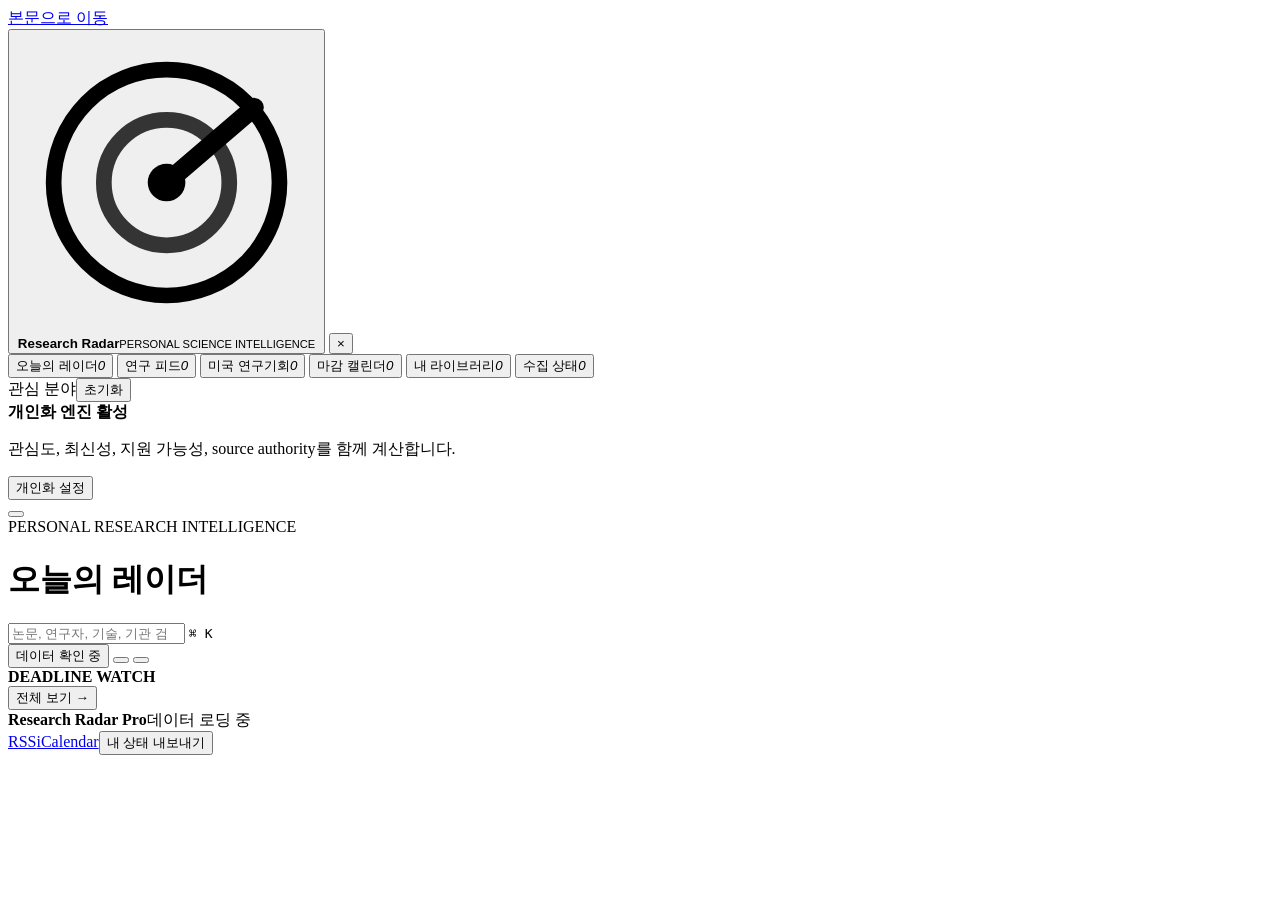
==== index.html @ 093b30bd "Add files via upload" ====
<!doctype html>
<html lang="ko" data-theme="light">
<head>
  <meta charset="utf-8">
  <meta name="viewport" content="width=device-width, initial-scale=1, viewport-fit=cover">
  <meta name="description" content="3D genome, epigenetics, IVG, single-molecule imaging, 미국 연구기회를 위한 개인화 연구정보 포털">
  <meta name="theme-color" content="#0b6757">
  <meta name="color-scheme" content="light dark">
  <title>Research Radar Pro</title>
  <link rel="manifest" href="manifest.webmanifest">
  <link rel="icon" type="image/png" sizes="192x192" href="assets/icons/icon-192.png">
  <link rel="apple-touch-icon" href="assets/icons/icon-192.png">
  <link rel="stylesheet" href="assets/css/app.css">
  <script defer src="assets/js/fallback-data.js"></script>
  <script defer src="assets/js/scoring.js"></script>
  <script defer src="assets/js/storage.js"></script>
  <script defer src="assets/js/app.js"></script>
</head>
<body>
  <a class="skip-link" href="#mainContent">본문으로 이동</a>
  <noscript>
    <div class="noscript">Research Radar는 JavaScript가 필요합니다. 브라우저에서 JavaScript를 활성화하십시오.</div>
  </noscript>

  <div class="app-shell" id="appShell">
    <aside class="sidebar" id="sidebar" aria-label="주 메뉴">
      <div class="brand-row">
        <button class="brand" type="button" data-route="home" aria-label="Research Radar 홈">
          <span class="brand-mark" aria-hidden="true">
            <svg viewBox="0 0 48 48" role="img"><circle cx="24" cy="24" r="18" fill="none" stroke="currentColor" stroke-width="2.5"/><circle cx="24" cy="24" r="10" fill="none" stroke="currentColor" stroke-width="2.5" opacity=".78"/><path d="M24 24 38 12" stroke="currentColor" stroke-width="3" stroke-linecap="round"/><circle cx="24" cy="24" r="3" fill="currentColor"/></svg>
          </span>
          <span class="brand-copy"><strong>Research Radar</strong><small>PERSONAL SCIENCE INTELLIGENCE</small></span>
        </button>
        <button class="sidebar-close icon-button" id="sidebarClose" type="button" aria-label="메뉴 닫기">×</button>
      </div>

      <nav class="primary-nav" id="primaryNav">
        <button type="button" class="nav-item is-active" data-route="home"><span data-icon="home"></span><span>오늘의 레이더</span><em id="navTodayCount">0</em></button>
        <button type="button" class="nav-item" data-route="research"><span data-icon="flask"></span><span>연구 피드</span><em id="navResearchCount">0</em></button>
        <button type="button" class="nav-item" data-route="opportunities"><span data-icon="plane"></span><span>미국 연구기회</span><em id="navOpportunityCount">0</em></button>
        <button type="button" class="nav-item" data-route="deadlines"><span data-icon="calendar"></span><span>마감 캘린더</span><em id="navDeadlineCount">0</em></button>
        <button type="button" class="nav-item" data-route="library"><span data-icon="bookmark"></span><span>내 라이브러리</span><em id="navSavedCount">0</em></button>
        <button type="button" class="nav-item" data-route="sources"><span data-icon="pulse"></span><span>수집 상태</span><em id="navHealthCount">0</em></button>
      </nav>

      <section class="sidebar-section" aria-labelledby="topicHeading">
        <div class="sidebar-heading"><span id="topicHeading">관심 분야</span><button id="resetTopicFilter" type="button">초기화</button></div>
        <div class="topic-list" id="sidebarTopics"></div>
      </section>

      <section class="profile-card" id="profileCard">
        <div class="profile-card-top"><span class="status-dot"></span><strong>개인화 엔진 활성</strong></div>
        <p>관심도, 최신성, 지원 가능성, source authority를 함께 계산합니다.</p>
        <button type="button" id="openSettings"><span data-icon="sliders"></span> 개인화 설정</button>
      </section>
    </aside>

    <div class="sidebar-scrim" id="sidebarScrim" hidden></div>

    <main class="main" id="mainContent" tabindex="-1">
      <header class="topbar">
        <button class="mobile-menu icon-button" id="mobileMenu" type="button" aria-label="메뉴 열기"><span data-icon="menu"></span></button>
        <div class="page-heading">
          <div class="eyebrow" id="pageEyebrow">PERSONAL RESEARCH INTELLIGENCE</div>
          <h1 id="pageTitle">오늘의 레이더</h1>
        </div>
        <label class="global-search" for="searchInput">
          <span data-icon="search"></span>
          <input id="searchInput" type="search" autocomplete="off" placeholder="논문, 연구자, 기술, 기관 검색  /">
          <kbd>⌘ K</kbd>
        </label>
        <div class="top-actions">
          <button class="sync-pill" id="syncStatus" type="button" title="데이터 수집 상태 보기"><span class="status-dot"></span><span id="syncText">데이터 확인 중</span></button>
          <button class="icon-button" id="notificationButton" type="button" aria-label="마감 알림 설정"><span data-icon="bell"></span></button>
          <button class="icon-button" id="themeButton" type="button" aria-label="테마 전환"><span data-icon="moon"></span></button>
        </div>
      </header>

      <div class="ticker" id="ticker" aria-label="마감 임박 알림">
        <strong>DEADLINE WATCH</strong>
        <div class="ticker-track" id="tickerTrack"></div>
        <button type="button" data-route="deadlines">전체 보기 <span aria-hidden="true">→</span></button>
      </div>

      <div class="content" id="viewRoot" aria-live="polite"></div>

      <footer class="site-footer">
        <div><strong>Research Radar Pro</strong><span id="footerMeta">데이터 로딩 중</span></div>
        <div class="footer-links"><a href="feed.xml">RSS</a><a href="data/deadlines.ics">iCalendar</a><button type="button" id="exportStateFooter">내 상태 내보내기</button></div>
      </footer>
    </main>
  </div>

  <div class="drawer-backdrop" id="drawerBackdrop" hidden>
    <aside class="detail-drawer" id="detailDrawer" role="dialog" aria-modal="true" aria-labelledby="drawerTitle">
      <button class="drawer-close icon-button" id="drawerClose" type="button" aria-label="상세 패널 닫기">×</button>
      <div id="drawerContent"></div>
    </aside>
  </div>

  <dialog class="settings-dialog" id="settingsDialog">
    <form method="dialog" class="settings-shell" id="settingsForm">
      <header><div><span class="eyebrow">PERSONALIZATION</span><h2>개인화 설정</h2><p>점수 계산은 브라우저에서 즉시 다시 수행됩니다.</p></div><button class="icon-button" value="cancel" aria-label="설정 닫기">×</button></header>
      <div class="settings-body">
        <section>
          <h3>관심 분야 가중치</h3>
          <p class="section-note">0은 숨김이 아니라 낮은 우선순위입니다. Topic filter는 별도로 적용됩니다.</p>
          <div class="weight-grid" id="weightControls"></div>
        </section>
        <section>
          <h3>기회 필터</h3>
          <label class="toggle-row"><span><strong>International eligibility 우선</strong><small>국제 지원 가능성이 확인된 기회를 가산</small></span><input type="checkbox" id="prefInternational"><i></i></label>
          <label class="toggle-row"><span><strong>Visa/J-1 support 우선</strong><small>visa 지원이 명시된 공고를 가산</small></span><input type="checkbox" id="prefVisa"><i></i></label>
          <label class="toggle-row"><span><strong>Open Access 우선</strong><small>즉시 읽을 수 있는 논문을 소폭 가산</small></span><input type="checkbox" id="prefOA"><i></i></label>
        </section>
        <section>
          <h3>Deadline window</h3>
          <label class="number-field"><span>마감 감시 범위</span><input type="number" id="prefDeadlineDays" min="14" max="365" step="7"><b>일</b></label>
        </section>
      </div>
      <footer><button type="button" class="button ghost" id="resetProfile">기본값 복원</button><button type="submit" class="button primary" value="save">저장하고 재계산</button></footer>
    </form>
  </dialog>

  <dialog class="command-dialog" id="commandDialog">
    <form method="dialog" class="command-shell">
      <label><span data-icon="search"></span><input id="commandInput" placeholder="메뉴 또는 항목 검색"></label>
      <div id="commandResults"></div>
      <footer><span>↑↓ 이동</span><span>Enter 선택</span><span>Esc 닫기</span></footer>
    </form>
  </dialog>

  <div class="toast-region" id="toastRegion" aria-live="polite" aria-atomic="true"></div>

  <template id="loadingTemplate">
    <div class="loading-grid"><div></div><div></div><div></div><div></div></div>
  </template>
</body>
</html>
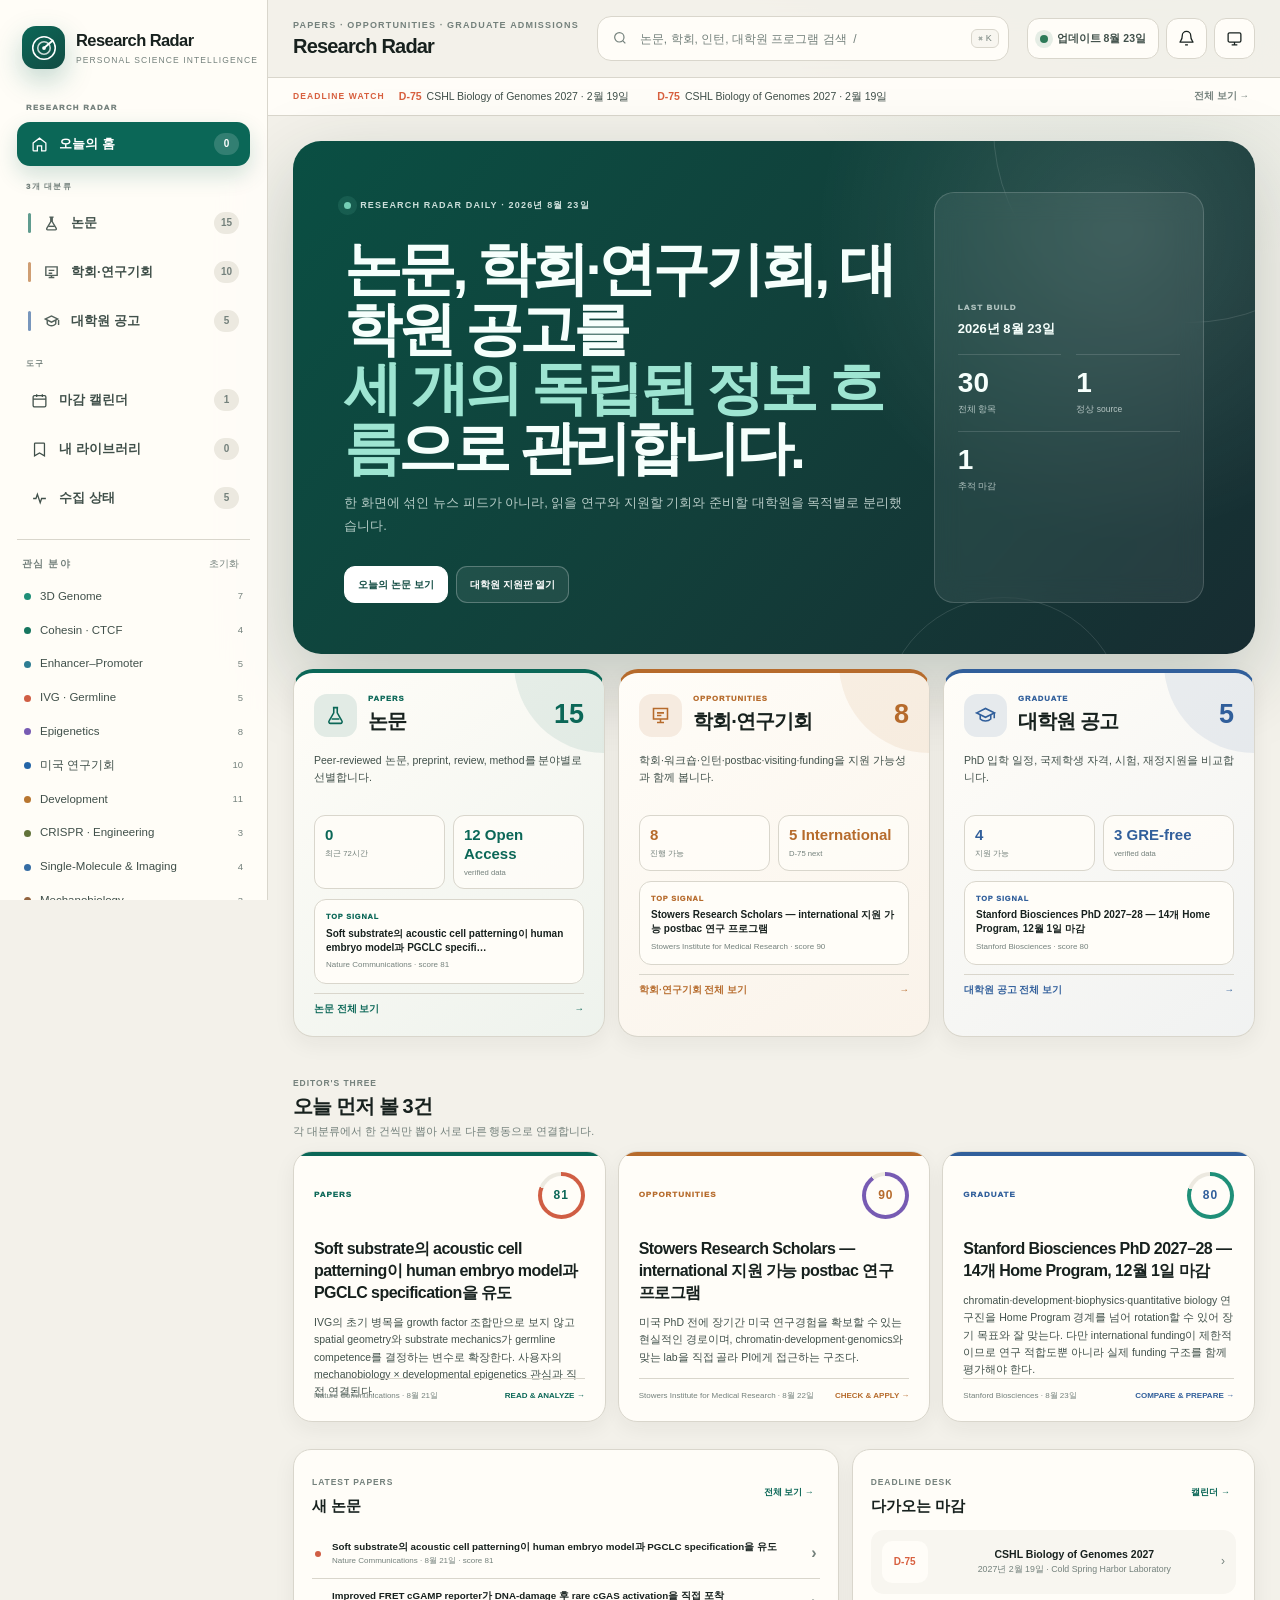
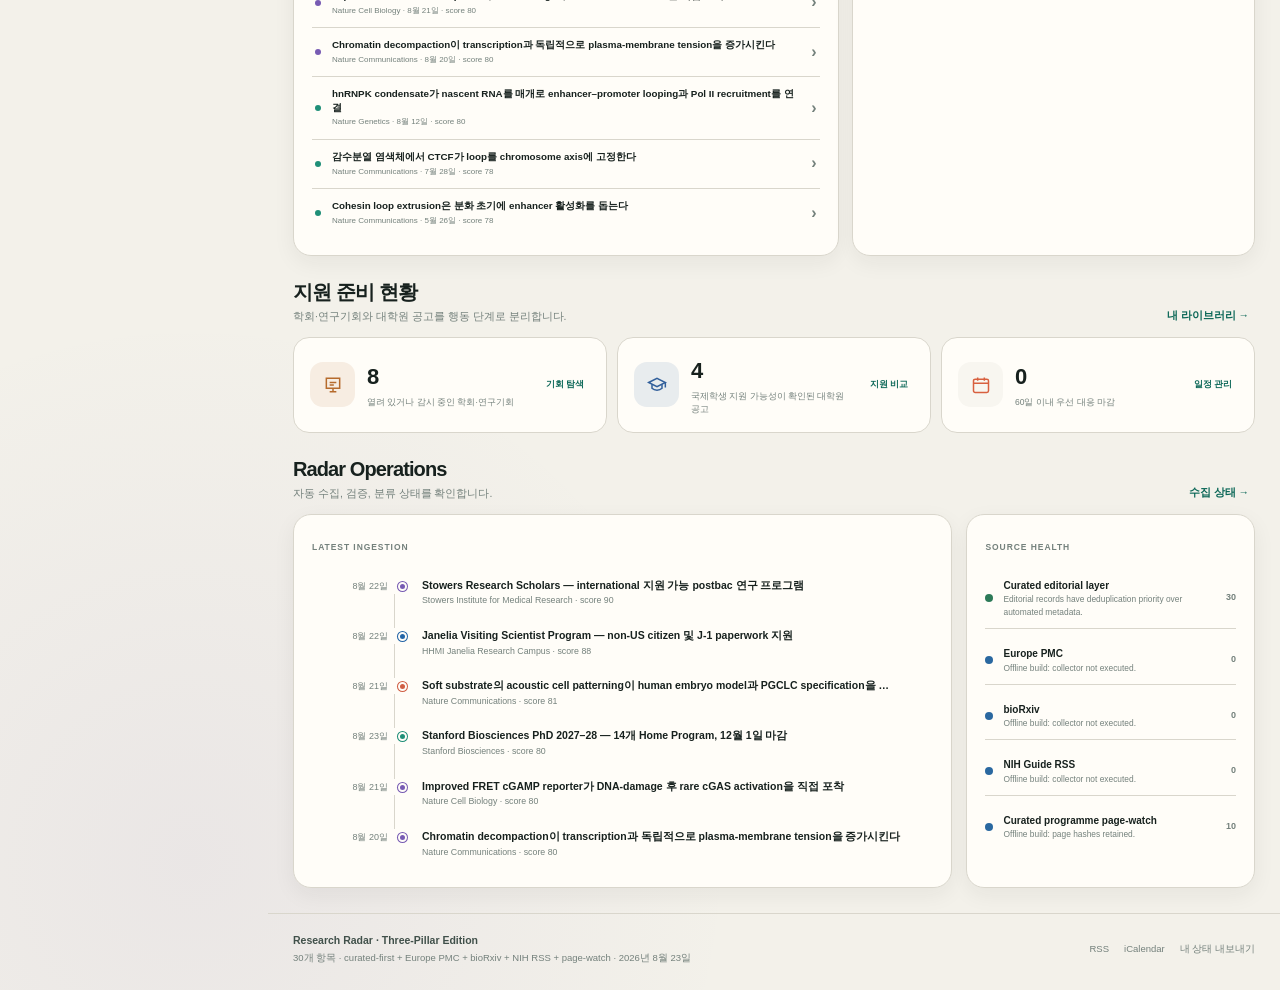
==== commit c43d22bd: "Add files via upload" ====
--- a/index.html
+++ b/index.html
@@ -3,10 +3,10 @@
 <head>
   <meta charset="utf-8">
   <meta name="viewport" content="width=device-width, initial-scale=1, viewport-fit=cover">
-  <meta name="description" content="3D genome, epigenetics, IVG, single-molecule imaging, 미국 연구기회를 위한 개인화 연구정보 포털">
+  <meta name="description" content="논문, 학회·연구기회, 대학원 공고를 3개 대분류로 정리하는 개인화 생명과학 연구정보 포털">
   <meta name="theme-color" content="#0b6757">
   <meta name="color-scheme" content="light dark">
-  <title>Research Radar Pro</title>
+  <title>Research Radar — Papers · Opportunities · Graduate</title>
   <link rel="manifest" href="manifest.webmanifest">
   <link rel="icon" type="image/png" sizes="192x192" href="assets/icons/icon-192.png">
   <link rel="apple-touch-icon" href="assets/icons/icon-192.png">
@@ -35,9 +35,13 @@
       </div>
 
       <nav class="primary-nav" id="primaryNav">
-        <button type="button" class="nav-item is-active" data-route="home"><span data-icon="home"></span><span>오늘의 레이더</span><em id="navTodayCount">0</em></button>
-        <button type="button" class="nav-item" data-route="research"><span data-icon="flask"></span><span>연구 피드</span><em id="navResearchCount">0</em></button>
-        <button type="button" class="nav-item" data-route="opportunities"><span data-icon="plane"></span><span>미국 연구기회</span><em id="navOpportunityCount">0</em></button>
+        <div class="nav-group-label">RESEARCH RADAR</div>
+        <button type="button" class="nav-item is-active" data-route="home"><span data-icon="home"></span><span>오늘의 홈</span><em id="navTodayCount">0</em></button>
+        <div class="nav-group-label">3개 대분류</div>
+        <button type="button" class="nav-item nav-pillar papers" data-route="papers"><span data-icon="flask"></span><span>논문</span><em id="navPapersCount">0</em></button>
+        <button type="button" class="nav-item nav-pillar opportunities" data-route="opportunities"><span data-icon="conference"></span><span>학회·연구기회</span><em id="navOpportunityCount">0</em></button>
+        <button type="button" class="nav-item nav-pillar graduate" data-route="graduate"><span data-icon="cap"></span><span>대학원 공고</span><em id="navGraduateCount">0</em></button>
+        <div class="nav-group-label">도구</div>
         <button type="button" class="nav-item" data-route="deadlines"><span data-icon="calendar"></span><span>마감 캘린더</span><em id="navDeadlineCount">0</em></button>
         <button type="button" class="nav-item" data-route="library"><span data-icon="bookmark"></span><span>내 라이브러리</span><em id="navSavedCount">0</em></button>
         <button type="button" class="nav-item" data-route="sources"><span data-icon="pulse"></span><span>수집 상태</span><em id="navHealthCount">0</em></button>
@@ -66,7 +70,7 @@
         </div>
         <label class="global-search" for="searchInput">
           <span data-icon="search"></span>
-          <input id="searchInput" type="search" autocomplete="off" placeholder="논문, 연구자, 기술, 기관 검색  /">
+          <input id="searchInput" type="search" autocomplete="off" placeholder="논문, 학회, 인턴, 대학원 프로그램 검색  /">
           <kbd>⌘ K</kbd>
         </label>
         <div class="top-actions">
@@ -76,7 +80,7 @@
         </div>
       </header>
 
-      <div class="ticker" id="ticker" aria-label="마감 임박 알림">
+      <div class="ticker" id="ticker" aria-label="논문·기회·대학원 마감 알림">
         <strong>DEADLINE WATCH</strong>
         <div class="ticker-track" id="tickerTrack"></div>
         <button type="button" data-route="deadlines">전체 보기 <span aria-hidden="true">→</span></button>
@@ -85,7 +89,7 @@
       <div class="content" id="viewRoot" aria-live="polite"></div>
 
       <footer class="site-footer">
-        <div><strong>Research Radar Pro</strong><span id="footerMeta">데이터 로딩 중</span></div>
+        <div><strong>Research Radar · Three-Pillar Edition</strong><span id="footerMeta">데이터 로딩 중</span></div>
         <div class="footer-links"><a href="feed.xml">RSS</a><a href="data/deadlines.ics">iCalendar</a><button type="button" id="exportStateFooter">내 상태 내보내기</button></div>
       </footer>
     </main>
--- a/assets/css/app.css
+++ b/assets/css/app.css
@@ -0,0 +1,929 @@
+:root {
+  --bg: #f3f1ea;
+  --bg-soft: #ebe8df;
+  --panel: #fffdf8;
+  --panel-2: #f8f6f0;
+  --panel-3: #ece9e0;
+  --ink: #17211e;
+  --ink-2: #40504a;
+  --muted: #74817c;
+  --line: #d9d6cc;
+  --line-strong: #c8c4b8;
+  --brand: #0b6757;
+  --brand-2: #124c43;
+  --brand-soft: #dceee8;
+  --accent: #d8603f;
+  --accent-soft: #f7e2dc;
+  --warning: #a8791d;
+  --warning-soft: #f5ead0;
+  --blue: #2a68a0;
+  --blue-soft: #dde9f5;
+  --violet: #7256a8;
+  --violet-soft: #ece6f6;
+  --success: #2c7a58;
+  --danger: #b34747;
+  --shadow-sm: 0 7px 22px rgba(27, 39, 34, .06);
+  --shadow: 0 18px 60px rgba(27, 39, 34, .10);
+  --radius-sm: 11px;
+  --radius: 18px;
+  --radius-lg: 26px;
+  --sidebar: 268px;
+  --topbar: 78px;
+  --transition: 170ms cubic-bezier(.2, .8, .2, 1);
+  color-scheme: light;
+}
+
+html[data-theme="dark"] {
+  --bg: #0e1512;
+  --bg-soft: #141e19;
+  --panel: #17211c;
+  --panel-2: #1d2923;
+  --panel-3: #233129;
+  --ink: #eff5f2;
+  --ink-2: #c6d2cd;
+  --muted: #94a49d;
+  --line: #304139;
+  --line-strong: #40534a;
+  --brand: #6ad2b7;
+  --brand-2: #9ee5d2;
+  --brand-soft: #1d3a32;
+  --accent: #ff8b68;
+  --accent-soft: #432a22;
+  --warning: #e8c36a;
+  --warning-soft: #3d3421;
+  --blue: #7eb5e5;
+  --blue-soft: #20374b;
+  --violet: #c1a6ea;
+  --violet-soft: #352b49;
+  --success: #73d2a2;
+  --danger: #ff9696;
+  --shadow-sm: 0 8px 24px rgba(0, 0, 0, .18);
+  --shadow: 0 20px 68px rgba(0, 0, 0, .30);
+  color-scheme: dark;
+}
+
+* { box-sizing: border-box; }
+html { scroll-behavior: smooth; }
+body {
+  margin: 0;
+  min-width: 320px;
+  min-height: 100vh;
+  background:
+    radial-gradient(circle at 90% -8%, color-mix(in srgb, var(--brand) 12%, transparent), transparent 30rem),
+    radial-gradient(circle at 15% 95%, color-mix(in srgb, var(--violet) 7%, transparent), transparent 34rem),
+    var(--bg);
+  color: var(--ink);
+  font-family: Inter, Pretendard, "Noto Sans KR", "Apple SD Gothic Neo", -apple-system, BlinkMacSystemFont, "Segoe UI", sans-serif;
+  line-height: 1.55;
+  text-rendering: optimizeLegibility;
+  -webkit-font-smoothing: antialiased;
+}
+button, input, select, textarea { font: inherit; }
+button { color: inherit; }
+a { color: inherit; }
+svg { width: 1em; height: 1em; display: block; }
+::selection { background: color-mix(in srgb, var(--brand) 24%, transparent); }
+
+.skip-link {
+  position: fixed; left: 12px; top: 12px; z-index: 999;
+  transform: translateY(-150%); padding: 10px 14px; border-radius: 9px;
+  background: var(--brand); color: #fff; text-decoration: none; font-weight: 800;
+}
+.skip-link:focus { transform: none; }
+.noscript { margin: 18px; padding: 14px 18px; border: 1px solid var(--danger); border-radius: 12px; }
+
+.app-shell { min-height: 100vh; }
+.sidebar {
+  position: fixed; inset: 0 auto 0 0; z-index: 60;
+  width: var(--sidebar); padding: 22px 17px 18px;
+  display: flex; flex-direction: column; gap: 19px;
+  background: color-mix(in srgb, var(--panel) 94%, transparent);
+  border-right: 1px solid var(--line);
+  backdrop-filter: blur(22px) saturate(1.2);
+  overflow-y: auto;
+}
+.brand-row { display: flex; align-items: center; gap: 8px; }
+.brand {
+  min-width: 0; flex: 1; padding: 4px 5px; border: 0; background: transparent;
+  display: flex; align-items: center; gap: 11px; text-align: left; cursor: pointer;
+}
+.brand-mark {
+  width: 43px; height: 43px; flex: 0 0 auto; border-radius: 14px;
+  display: grid; place-items: center; color: #fff;
+  background: linear-gradient(145deg, var(--brand), var(--brand-2));
+  box-shadow: 0 11px 28px color-mix(in srgb, var(--brand) 26%, transparent);
+}
+html[data-theme="dark"] .brand-mark { color: #102019; }
+.brand-mark svg { width: 30px; height: 30px; }
+.brand-copy { min-width: 0; }
+.brand-copy strong { display: block; font-size: 16.5px; letter-spacing: -.035em; white-space: nowrap; }
+.brand-copy small { display: block; color: var(--muted); font-size: 8.5px; letter-spacing: .13em; white-space: nowrap; }
+.sidebar-close { display: none !important; }
+
+.primary-nav { display: flex; flex-direction: column; gap: 5px; }
+.nav-item {
+  width: 100%; min-height: 44px; border: 1px solid transparent; border-radius: 13px;
+  padding: 0 10px; display: grid; grid-template-columns: 22px minmax(0, 1fr) auto;
+  align-items: center; gap: 9px; background: transparent; cursor: pointer; text-align: left;
+  color: var(--ink-2); transition: background var(--transition), color var(--transition), border var(--transition), transform var(--transition);
+}
+.nav-item > span:first-child { display: grid; place-items: center; font-size: 17px; }
+.nav-item > span:nth-child(2) { font-size: 13px; font-weight: 720; }
+.nav-item em {
+  min-width: 25px; height: 22px; padding: 0 7px; border-radius: 99px; display: grid; place-items: center;
+  background: var(--panel-3); color: var(--muted); font-style: normal; font-size: 10px; font-weight: 850;
+}
+.nav-item:hover { background: var(--panel-2); color: var(--ink); transform: translateX(2px); }
+.nav-item.is-active { background: var(--brand); color: #fff; box-shadow: 0 9px 22px color-mix(in srgb, var(--brand) 19%, transparent); }
+.nav-item.is-active em { background: rgba(255,255,255,.16); color: inherit; }
+html[data-theme="dark"] .nav-item.is-active { color: #0e2019; }
+
+.sidebar-section { border-top: 1px solid var(--line); padding-top: 15px; }
+.sidebar-heading { display: flex; justify-content: space-between; align-items: center; padding: 0 5px 8px; }
+.sidebar-heading span { color: var(--muted); font-size: 10px; font-weight: 900; letter-spacing: .12em; text-transform: uppercase; }
+.sidebar-heading button { border: 0; background: transparent; color: var(--muted); font-size: 10px; cursor: pointer; }
+.topic-list { display: flex; flex-direction: column; gap: 2px; }
+.topic-filter {
+  width: 100%; border: 0; background: transparent; cursor: pointer; padding: 7px 7px;
+  display: grid; grid-template-columns: 8px minmax(0, 1fr) auto; align-items: center; gap: 8px;
+  border-radius: 9px; text-align: left; color: var(--ink-2); font-size: 11.5px;
+}
+.topic-filter:hover { background: var(--panel-2); }
+.topic-filter.is-active { background: var(--panel-3); color: var(--ink); font-weight: 800; }
+.topic-dot { width: 7px; height: 7px; border-radius: 50%; background: var(--topic-color); }
+.topic-filter small { color: var(--muted); font-size: 9.5px; }
+
+.profile-card {
+  margin-top: auto; padding: 14px; border: 1px solid var(--line); border-radius: 15px;
+  background: linear-gradient(135deg, var(--panel-2), color-mix(in srgb, var(--brand-soft) 42%, var(--panel-2)));
+}
+.profile-card-top { display: flex; align-items: center; gap: 8px; font-size: 11.5px; }
+.status-dot { width: 8px; height: 8px; border-radius: 50%; background: var(--success); box-shadow: 0 0 0 5px color-mix(in srgb, var(--success) 12%, transparent); flex: 0 0 auto; }
+.profile-card p { margin: 8px 0 12px; color: var(--muted); font-size: 10.5px; line-height: 1.55; }
+.profile-card button {
+  width: 100%; border: 1px solid var(--line); background: var(--panel); border-radius: 10px; min-height: 34px;
+  display: flex; align-items: center; justify-content: center; gap: 7px; cursor: pointer; font-size: 10.5px; font-weight: 800;
+}
+
+.main { margin-left: var(--sidebar); min-width: 0; min-height: 100vh; display: flex; flex-direction: column; }
+.topbar {
+  min-height: var(--topbar); position: sticky; top: 0; z-index: 45; padding: 11px 25px;
+  display: flex; align-items: center; gap: 18px; border-bottom: 1px solid var(--line);
+  background: color-mix(in srgb, var(--bg) 88%, transparent); backdrop-filter: blur(22px) saturate(1.15);
+}
+.mobile-menu { display: none !important; }
+.page-heading { min-width: 190px; }
+.eyebrow { color: var(--muted); font-size: 9px; font-weight: 900; letter-spacing: .13em; text-transform: uppercase; }
+.page-heading h1 { margin: 1px 0 0; font-size: 20px; line-height: 1.2; letter-spacing: -.04em; }
+.global-search {
+  flex: 1; max-width: 680px; height: 45px; position: relative; margin-left: auto;
+  display: flex; align-items: center; border: 1px solid var(--line); border-radius: 14px; background: var(--panel);
+  transition: border var(--transition), box-shadow var(--transition);
+}
+.global-search:focus-within { border-color: var(--brand); box-shadow: 0 0 0 4px color-mix(in srgb, var(--brand) 12%, transparent); }
+.global-search > span { width: 18px; height: 18px; margin-left: 14px; color: var(--muted); }
+.global-search input { flex: 1; min-width: 0; height: 100%; border: 0; outline: 0; background: transparent; color: var(--ink); padding: 0 10px; font-size: 12px; }
+.global-search input::placeholder { color: var(--muted); }
+kbd { border: 1px solid var(--line); background: var(--panel-2); color: var(--muted); border-radius: 6px; padding: 2px 6px; margin-right: 9px; font-size: 9px; font-family: inherit; }
+.top-actions { display: flex; align-items: center; gap: 7px; }
+.icon-button {
+  width: 41px; height: 41px; border: 1px solid var(--line); border-radius: 12px; background: var(--panel);
+  display: grid; place-items: center; cursor: pointer; transition: transform var(--transition), border var(--transition), background var(--transition);
+}
+.icon-button:hover { transform: translateY(-1px); border-color: var(--line-strong); background: var(--panel-2); }
+.icon-button > span { font-size: 17px; }
+.sync-pill {
+  height: 41px; padding: 0 12px; display: flex; align-items: center; gap: 9px; border: 1px solid var(--line);
+  border-radius: 12px; background: var(--panel); cursor: pointer; color: var(--ink-2); font-size: 10.5px; font-weight: 750;
+}
+.sync-pill.is-warning .status-dot { background: var(--warning); }
+.sync-pill.is-error .status-dot { background: var(--danger); }
+
+.ticker {
+  min-height: 38px; display: grid; grid-template-columns: auto minmax(0,1fr) auto; align-items: center; gap: 14px;
+  padding: 0 25px; border-bottom: 1px solid var(--line); background: var(--panel); overflow: hidden;
+}
+.ticker > strong { font-size: 8.5px; letter-spacing: .13em; color: var(--accent); }
+.ticker-track { min-width: 0; overflow: hidden; white-space: nowrap; position: relative; color: var(--ink-2); font-size: 10.5px; }
+.ticker-track-inner { display: inline-flex; gap: 28px; animation: ticker-scroll 38s linear infinite; }
+.ticker-track-inner:hover { animation-play-state: paused; }
+.ticker-track span b { color: var(--accent); margin-right: 5px; }
+.ticker > button { border: 0; background: transparent; color: var(--muted); cursor: pointer; font-size: 9.5px; font-weight: 800; }
+@keyframes ticker-scroll { from { transform: translateX(0); } to { transform: translateX(-50%); } }
+
+.content { flex: 1; width: min(100%, 1540px); margin: 0 auto; padding: 25px; }
+.site-footer {
+  margin-top: auto; padding: 18px 25px 25px; display: flex; align-items: center; justify-content: space-between; gap: 18px;
+  border-top: 1px solid var(--line); color: var(--muted); font-size: 9.5px;
+}
+.site-footer strong { display: block; color: var(--ink-2); font-size: 10.5px; }
+.site-footer span { display: block; margin-top: 2px; }
+.footer-links { display: flex; gap: 15px; align-items: center; }
+.footer-links a, .footer-links button { border: 0; background: transparent; color: var(--muted); text-decoration: none; cursor: pointer; padding: 0; font-size: inherit; }
+.footer-links a:hover, .footer-links button:hover { color: var(--brand); }
+
+/* Shared view primitives */
+.view-enter { animation: view-enter .25s ease both; }
+@keyframes view-enter { from { opacity: 0; transform: translateY(5px); } to { opacity: 1; transform: none; } }
+.panel { border: 1px solid var(--line); background: var(--panel); border-radius: var(--radius); box-shadow: var(--shadow-sm); }
+.section-title { display: flex; align-items: flex-end; justify-content: space-between; gap: 16px; margin: 24px 0 12px; }
+.section-title:first-child { margin-top: 0; }
+.section-title h2 { margin: 0; font-size: 20px; line-height: 1.22; letter-spacing: -.045em; }
+.section-title p { margin: 4px 0 0; color: var(--muted); font-size: 10.5px; }
+.section-title > button, .text-button { border: 0; background: transparent; color: var(--brand); cursor: pointer; font-size: 10.5px; font-weight: 850; }
+.mini-label { color: var(--muted); font-size: 8.5px; font-weight: 900; letter-spacing: .11em; text-transform: uppercase; }
+.muted { color: var(--muted); }
+.empty-state { padding: 55px 24px; text-align: center; border: 1px dashed var(--line-strong); border-radius: var(--radius); color: var(--muted); }
+.empty-state span { display: grid; place-items: center; width: 46px; height: 46px; margin: 0 auto 12px; border-radius: 14px; background: var(--panel-3); font-size: 20px; }
+.empty-state h3 { margin: 0 0 5px; color: var(--ink); font-size: 15px; }
+.empty-state p { margin: 0; font-size: 11px; }
+
+/* Home */
+.hero-grid { display: grid; grid-template-columns: minmax(0,1.75fr) minmax(290px,.72fr); gap: 15px; }
+.hero-card {
+  min-height: 306px; position: relative; overflow: hidden; border-radius: var(--radius-lg); padding: 27px;
+  color: #f5fffb; background:
+    radial-gradient(circle at 80% 18%, rgba(136,241,211,.18), transparent 15rem),
+    radial-gradient(circle at 96% 92%, rgba(255,181,139,.16), transparent 17rem),
+    linear-gradient(125deg, #0a4037, #0b6c59 65%, #14594e);
+  box-shadow: var(--shadow);
+}
+.hero-card::before { content: ""; position: absolute; width: 350px; height: 350px; border: 1px solid rgba(255,255,255,.14); border-radius: 50%; right: -120px; top: -205px; }
+.hero-card::after { content: ""; position: absolute; width: 220px; height: 220px; border: 1px solid rgba(255,255,255,.12); border-radius: 50%; right: 55px; bottom: -155px; }
+.hero-kicker { display: inline-flex; align-items: center; gap: 9px; font-size: 9px; font-weight: 900; letter-spacing: .13em; text-transform: uppercase; opacity: .82; }
+.hero-kicker i { width: 7px; height: 7px; border-radius: 50%; background: #8cebcf; box-shadow: 0 0 0 6px rgba(140,235,207,.12); }
+.hero-card h2 { position: relative; z-index: 1; max-width: 790px; margin: 21px 0 10px; font-size: clamp(28px, 4.2vw, 55px); line-height: 1.03; letter-spacing: -.065em; }
+.hero-card > p { position: relative; z-index: 1; max-width: 690px; margin: 0; color: rgba(245,255,251,.75); font-size: 12.5px; line-height: 1.72; }
+.hero-actions { position: absolute; left: 27px; bottom: 25px; z-index: 2; display: flex; gap: 8px; flex-wrap: wrap; }
+.hero-actions button { min-height: 36px; border-radius: 11px; padding: 0 13px; cursor: pointer; font-size: 10px; font-weight: 850; }
+.hero-actions .solid { border: 1px solid #fff; background: #fff; color: #0a4b3e; }
+.hero-actions .glass { border: 1px solid rgba(255,255,255,.25); background: rgba(255,255,255,.08); color: #fff; }
+.hero-side { padding: 19px; }
+.hero-side-head { display: flex; justify-content: space-between; align-items: center; margin-bottom: 12px; }
+.hero-side h3 { margin: 0; font-size: 14px; letter-spacing: -.03em; }
+.hero-side-head span { font-size: 9px; color: var(--muted); }
+.deadline-stack { display: flex; flex-direction: column; gap: 8px; }
+.deadline-row {
+  display: grid; grid-template-columns: 46px minmax(0,1fr) auto; align-items: center; gap: 10px; padding: 10px;
+  border: 1px solid transparent; border-radius: 13px; background: var(--panel-2); cursor: pointer;
+  transition: border var(--transition), transform var(--transition);
+}
+.deadline-row:hover { border-color: var(--brand); transform: translateX(2px); }
+.d-day { width: 46px; height: 42px; display: grid; place-items: center; border-radius: 10px; background: var(--panel); color: var(--accent); font-size: 10px; font-weight: 900; }
+.deadline-row strong { display: block; font-size: 10.5px; line-height: 1.35; }
+.deadline-row small { display: block; color: var(--muted); font-size: 8.8px; margin-top: 2px; }
+.deadline-row > span:last-child { color: var(--muted); font-size: 12px; }
+
+.metric-grid { display: grid; grid-template-columns: repeat(5, minmax(0,1fr)); gap: 10px; margin-top: 14px; }
+.metric-card { padding: 15px; border: 1px solid var(--line); border-radius: 15px; background: var(--panel); }
+.metric-card span { display: block; color: var(--muted); font-size: 9px; }
+.metric-card strong { display: block; margin-top: 3px; font-size: 24px; letter-spacing: -.045em; }
+.metric-card small { display: block; color: var(--muted); margin-top: 2px; font-size: 8.5px; }
+
+.brief-grid { display: grid; grid-template-columns: repeat(4,minmax(0,1fr)); gap: 12px; }
+.signal-card {
+  min-height: 260px; position: relative; overflow: hidden; display: flex; flex-direction: column; padding: 18px;
+  border: 1px solid var(--line); border-radius: 18px; background: var(--panel); cursor: pointer;
+  transition: transform var(--transition), box-shadow var(--transition), border var(--transition);
+}
+.signal-card::before { content:""; position:absolute; inset:0 0 auto 0; height: 4px; background: var(--topic-color, var(--brand)); }
+.signal-card:hover { transform: translateY(-3px); box-shadow: var(--shadow); border-color: color-mix(in srgb, var(--topic-color, var(--brand)) 40%, var(--line)); }
+.card-kicker { display: flex; align-items: center; justify-content: space-between; gap: 8px; }
+.chip-row { display: flex; flex-wrap: wrap; gap: 5px; }
+.chip { display: inline-flex; align-items: center; min-height: 23px; padding: 0 8px; border-radius: 99px; background: var(--panel-3); color: var(--ink-2); font-size: 8.4px; font-weight: 820; }
+.chip.new { background: var(--accent); color: #fff; }
+.chip.open { background: var(--brand); color: #fff; }
+.chip.restricted { background: var(--danger); color: #fff; }
+.chip.preprint { background: var(--warning-soft); color: var(--warning); }
+html[data-theme="dark"] .chip.open { color: #102019; }
+.score-badge { width: 43px; height: 43px; flex: 0 0 auto; display: grid; place-items: center; position: relative; border-radius: 50%; background: conic-gradient(var(--topic-color,var(--brand)) calc(var(--score) * 1%), var(--panel-3) 0); }
+.score-badge::after { content:""; position:absolute; inset:4px; border-radius:50%; background:var(--panel); }
+.score-badge b { position: relative; z-index: 1; font-size: 9.5px; }
+.signal-card h3 { margin: 14px 0 6px; font-size: 16px; line-height: 1.34; letter-spacing: -.035em; }
+.signal-card .source-line { color: var(--muted); font-size: 9px; }
+.signal-card .summary { margin: 10px 0 14px; color: var(--ink-2); font-size: 10.5px; line-height: 1.62; display: -webkit-box; -webkit-box-orient: vertical; -webkit-line-clamp: 4; overflow: hidden; }
+.card-bottom { margin-top: auto; padding-top: 11px; border-top: 1px solid var(--line); display: flex; align-items: center; justify-content: space-between; gap: 9px; color: var(--muted); font-size: 8.8px; }
+.card-actions { display: flex; gap: 4px; }
+.micro-button { width: 29px; height: 29px; border: 0; border-radius: 9px; display: grid; place-items: center; background: transparent; cursor: pointer; color: var(--muted); }
+.micro-button:hover { background: var(--panel-3); color: var(--ink); }
+.micro-button.is-active { color: var(--warning); }
+
+.dashboard-grid { display: grid; grid-template-columns: minmax(0,1.6fr) minmax(280px,.7fr); gap: 14px; }
+.timeline-panel, .source-panel { padding: 18px; }
+.timeline-list { display: flex; flex-direction: column; gap: 0; margin-top: 10px; }
+.timeline-item { position: relative; display: grid; grid-template-columns: 76px 14px minmax(0,1fr); gap: 10px; padding: 10px 0; cursor: pointer; }
+.timeline-item:not(:last-child)::after { content:""; position:absolute; left: 82px; top: 26px; bottom: -10px; width: 1px; background: var(--line); }
+.timeline-date { color: var(--muted); font-size: 9px; text-align: right; padding-top: 2px; }
+.timeline-dot { width: 9px; height: 9px; margin-top: 4px; border: 2px solid var(--panel); border-radius: 50%; background: var(--topic-color,var(--brand)); box-shadow: 0 0 0 1px var(--topic-color,var(--brand)); z-index: 1; }
+.timeline-copy strong { display: block; font-size: 10.5px; line-height: 1.4; }
+.timeline-copy small { display: block; color: var(--muted); margin-top: 2px; font-size: 8.8px; }
+.source-health-list { display: flex; flex-direction: column; gap: 8px; margin-top: 11px; }
+.source-health-row { display: grid; grid-template-columns: 9px minmax(0,1fr) auto; gap: 9px; align-items: center; padding: 9px 0; border-bottom: 1px solid var(--line); }
+.source-health-row:last-child { border-bottom: 0; }
+.health-light { width: 8px; height: 8px; border-radius: 50%; background: var(--success); }
+.health-light.configured { background: var(--blue); }
+.health-light.warning { background: var(--warning); }
+.health-light.error { background: var(--danger); }
+.source-health-row strong { display: block; font-size: 10px; }
+.source-health-row small { display: block; color: var(--muted); font-size: 8.4px; }
+.source-health-row b { color: var(--muted); font-size: 9px; }
+
+/* Feed */
+.feed-toolbar {
+  display: flex; align-items: center; justify-content: space-between; gap: 12px; padding: 12px;
+  border: 1px solid var(--line); border-radius: 15px; background: var(--panel); position: sticky; top: calc(var(--topbar) + 39px); z-index: 22;
+}
+.toolbar-left, .toolbar-right { display: flex; align-items: center; gap: 7px; flex-wrap: wrap; }
+.filter-select, .filter-button {
+  min-height: 35px; border: 1px solid var(--line); border-radius: 10px; background: var(--panel-2); color: var(--ink-2); padding: 0 10px; cursor: pointer; font-size: 9.5px;
+}
+.filter-button.is-active { border-color: var(--brand); color: var(--brand); background: var(--brand-soft); font-weight: 850; }
+.view-toggle { display: flex; padding: 3px; border: 1px solid var(--line); border-radius: 10px; background: var(--panel-2); }
+.view-toggle button { width: 29px; height: 28px; border: 0; border-radius: 7px; background: transparent; display: grid; place-items: center; cursor: pointer; color: var(--muted); }
+.view-toggle button.is-active { background: var(--panel); color: var(--ink); box-shadow: var(--shadow-sm); }
+.result-count { color: var(--muted); font-size: 9.5px; }
+.feed-list { display: flex; flex-direction: column; gap: 9px; margin-top: 13px; }
+.feed-list.grid-mode { display: grid; grid-template-columns: repeat(3,minmax(0,1fr)); gap: 12px; }
+.feed-card {
+  display: grid; grid-template-columns: 94px minmax(0,1fr) 202px; gap: 15px; align-items: center; padding: 14px;
+  border: 1px solid var(--line); border-radius: 16px; background: var(--panel); cursor: pointer;
+  transition: transform var(--transition), box-shadow var(--transition), border var(--transition), opacity var(--transition);
+}
+.feed-card:hover { transform: translateY(-1px); box-shadow: var(--shadow-sm); border-color: color-mix(in srgb, var(--topic-color,var(--brand)) 42%, var(--line)); }
+.feed-card.is-read { opacity: .67; }
+.feed-card.is-archived { display: none; }
+.feed-date { min-height: 77px; border-radius: 13px; background: var(--panel-2); display: flex; flex-direction: column; align-items: center; justify-content: center; text-align: center; }
+.feed-date strong { font-size: 24px; line-height: 1; letter-spacing: -.05em; }
+.feed-date span { margin-top: 5px; color: var(--muted); font-size: 8.5px; letter-spacing: .08em; }
+.feed-main h3 { margin: 8px 0 5px; font-size: 14px; line-height: 1.38; letter-spacing: -.027em; }
+.feed-meta { display: flex; gap: 6px; flex-wrap: wrap; color: var(--muted); font-size: 8.7px; }
+.feed-summary { margin-top: 8px; color: var(--ink-2); font-size: 10px; line-height: 1.55; display: -webkit-box; -webkit-line-clamp: 2; -webkit-box-orient: vertical; overflow: hidden; }
+.feed-side { min-width: 0; display: grid; grid-template-columns: minmax(0,1fr) auto; gap: 10px; align-items: center; padding-left: 15px; border-left: 1px solid var(--line); }
+.feed-side .score-line { display: flex; justify-content: space-between; align-items: center; font-size: 8.5px; color: var(--muted); }
+.feed-side .score-line b { color: var(--ink); font-size: 12px; }
+.progress { height: 6px; margin-top: 6px; border-radius: 99px; overflow: hidden; background: var(--panel-3); }
+.progress i { display: block; width: calc(var(--score) * 1%); height: 100%; border-radius: inherit; background: var(--topic-color,var(--brand)); }
+.deadline-copy { margin-top: 8px; }
+.deadline-copy span { display: block; color: var(--muted); font-size: 8px; }
+.deadline-copy strong { display: block; margin-top: 1px; font-size: 9.5px; line-height: 1.35; color: var(--accent); }
+.feed-actions { display: flex; flex-direction: column; gap: 3px; }
+.grid-mode .feed-card { display: flex; flex-direction: column; align-items: stretch; min-height: 290px; }
+.grid-mode .feed-date { min-height: 48px; flex-direction: row; justify-content: flex-start; gap: 7px; padding: 0 11px; }
+.grid-mode .feed-date strong { font-size: 14px; }
+.grid-mode .feed-date span { margin: 0; }
+.grid-mode .feed-main h3 { font-size: 15px; }
+.grid-mode .feed-summary { -webkit-line-clamp: 4; }
+.grid-mode .feed-side { margin-top: auto; padding: 11px 0 0; border-left: 0; border-top: 1px solid var(--line); }
+.grid-mode .feed-actions { flex-direction: row; }
+
+/* Deadline */
+.deadline-layout { display: grid; grid-template-columns: minmax(0,1.35fr) minmax(300px,.65fr); gap: 14px; }
+.calendar-panel { padding: 17px; }
+.calendar-head { display: flex; align-items: center; justify-content: space-between; margin-bottom: 12px; }
+.calendar-head h2 { margin: 0; font-size: 17px; }
+.calendar-head .calendar-actions { display: flex; gap: 6px; }
+.calendar-head button { min-height: 32px; border: 1px solid var(--line); border-radius: 9px; background: var(--panel-2); cursor: pointer; padding: 0 9px; font-size: 9px; }
+.calendar-grid { display: grid; grid-template-columns: repeat(7,minmax(0,1fr)); border-top: 1px solid var(--line); border-left: 1px solid var(--line); }
+.calendar-grid > div { min-height: 92px; padding: 7px; border-right: 1px solid var(--line); border-bottom: 1px solid var(--line); background: var(--panel); }
+.calendar-grid .weekday { min-height: auto; padding: 7px; background: var(--panel-2); color: var(--muted); text-align: center; font-size: 8.5px; font-weight: 800; }
+.calendar-day.is-outside { color: color-mix(in srgb, var(--muted) 45%, transparent); background: var(--panel-2); }
+.calendar-day.is-today > b { background: var(--brand); color: #fff; }
+.calendar-day > b { width: 23px; height: 23px; border-radius: 7px; display: grid; place-items: center; font-size: 9px; }
+.calendar-event { margin-top: 4px; padding: 3px 5px; border-left: 3px solid var(--topic-color,var(--accent)); border-radius: 4px; background: var(--panel-2); font-size: 7.8px; line-height: 1.35; cursor: pointer; overflow: hidden; text-overflow: ellipsis; white-space: nowrap; }
+.deadline-list-panel { padding: 17px; }
+.deadline-list-panel h3 { margin: 0 0 10px; font-size: 14px; }
+.deadline-list-large { display: flex; flex-direction: column; gap: 8px; }
+.deadline-card { display: grid; grid-template-columns: 54px minmax(0,1fr); gap: 10px; padding: 10px; border: 1px solid var(--line); border-radius: 13px; cursor: pointer; }
+.deadline-card:hover { border-color: var(--brand); }
+.deadline-card .d-day { width: 54px; height: 52px; }
+.deadline-card strong { display: block; font-size: 10.5px; line-height: 1.4; }
+.deadline-card small { display: block; color: var(--muted); font-size: 8.5px; margin-top: 3px; }
+.deadline-card .eligibility-flag { display: inline-flex; margin-top: 6px; padding: 3px 6px; border-radius: 7px; background: var(--panel-3); font-size: 7.8px; font-weight: 800; }
+
+/* Library */
+.library-tabs { display: flex; gap: 7px; flex-wrap: wrap; margin-bottom: 12px; }
+.library-tab { min-height: 34px; padding: 0 11px; border: 1px solid var(--line); border-radius: 10px; background: var(--panel); cursor: pointer; color: var(--muted); font-size: 9.5px; font-weight: 750; }
+.library-tab.is-active { border-color: var(--brand); color: var(--brand); background: var(--brand-soft); }
+.library-header-actions { display: flex; gap: 7px; }
+.button { min-height: 37px; padding: 0 13px; border-radius: 11px; cursor: pointer; font-size: 10px; font-weight: 850; }
+.button.primary { border: 1px solid var(--brand); background: var(--brand); color: #fff; }
+html[data-theme="dark"] .button.primary { color: #102019; }
+.button.ghost { border: 1px solid var(--line); background: var(--panel); color: var(--ink-2); }
+
+/* Sources */
+.source-overview { display: grid; grid-template-columns: repeat(4,minmax(0,1fr)); gap: 10px; margin-bottom: 14px; }
+.source-stat { padding: 15px; border: 1px solid var(--line); border-radius: 15px; background: var(--panel); }
+.source-stat span { color: var(--muted); font-size: 8.5px; }
+.source-stat strong { display: block; margin-top: 4px; font-size: 21px; }
+.source-table { width: 100%; border-collapse: collapse; overflow: hidden; border-radius: var(--radius); background: var(--panel); border: 1px solid var(--line); }
+.source-table th, .source-table td { padding: 12px; border-bottom: 1px solid var(--line); text-align: left; font-size: 9.5px; vertical-align: middle; }
+.source-table th { color: var(--muted); background: var(--panel-2); font-size: 8.3px; letter-spacing: .07em; text-transform: uppercase; }
+.source-table tr:last-child td { border-bottom: 0; }
+.source-status { display: inline-flex; align-items: center; gap: 7px; padding: 4px 7px; border-radius: 8px; background: var(--panel-3); font-weight: 800; }
+.source-status i { width: 7px; height: 7px; border-radius: 50%; background: var(--success); }
+.source-status.configured i { background: var(--blue); }
+.pipeline-panel { margin-top: 14px; padding: 18px; }
+.pipeline-steps { display: grid; grid-template-columns: repeat(5,minmax(0,1fr)); gap: 8px; margin-top: 13px; }
+.pipeline-step { position: relative; padding: 13px; border: 1px solid var(--line); border-radius: 13px; background: var(--panel-2); }
+.pipeline-step:not(:last-child)::after { content:"→"; position:absolute; right:-8px; top:50%; transform:translate(50%,-50%); width:22px; height:22px; border-radius:50%; display:grid; place-items:center; background:var(--panel); border:1px solid var(--line); color:var(--muted); z-index:2; font-size:9px; }
+.pipeline-step span { display: block; color: var(--brand); font-size: 8px; font-weight: 900; letter-spacing: .08em; }
+.pipeline-step strong { display: block; margin-top: 5px; font-size: 10px; }
+.pipeline-step p { margin: 5px 0 0; color: var(--muted); font-size: 8.5px; }
+
+/* Detail drawer */
+.drawer-backdrop { position: fixed; inset: 0; z-index: 100; background: rgba(5,13,10,.42); backdrop-filter: blur(5px); }
+.drawer-backdrop[hidden] { display: none; }
+.detail-drawer {
+  position: absolute; inset: 0 0 0 auto; width: min(620px, 94vw); padding: 28px; overflow-y: auto;
+  background: var(--panel); border-left: 1px solid var(--line); box-shadow: -24px 0 60px rgba(0,0,0,.16); animation: drawer-in .22s ease both;
+}
+@keyframes drawer-in { from { transform: translateX(30px); opacity: .4; } to { transform: none; opacity: 1; } }
+.drawer-close { position: sticky; top: 0; float: right; z-index: 3; }
+.drawer-header { padding-right: 50px; }
+.drawer-header h2 { margin: 16px 0 7px; font-size: 27px; line-height: 1.2; letter-spacing: -.05em; }
+.drawer-original { color: var(--muted); font-size: 11px; line-height: 1.55; }
+.drawer-meta { display: flex; flex-wrap: wrap; gap: 6px; margin-top: 13px; }
+.drawer-score { display: grid; grid-template-columns: 100px minmax(0,1fr); gap: 18px; align-items: center; padding: 17px; margin-top: 17px; border: 1px solid var(--line); border-radius: 16px; background: var(--panel-2); }
+.big-score { width: 92px; height: 92px; display: grid; place-items: center; position: relative; border-radius: 50%; background: conic-gradient(var(--topic-color,var(--brand)) calc(var(--score)*1%), var(--panel-3) 0); }
+.big-score::after { content:""; position:absolute; inset:8px; border-radius:50%; background:var(--panel); }
+.big-score span { position: relative; z-index: 1; text-align: center; }
+.big-score b { display: block; font-size: 25px; line-height: 1; }
+.big-score small { display: block; margin-top: 3px; color: var(--muted); font-size: 7.5px; }
+.score-breakdown { display: grid; gap: 7px; }
+.breakdown-row { display: grid; grid-template-columns: 80px minmax(0,1fr) 28px; gap: 8px; align-items: center; font-size: 8.8px; }
+.breakdown-row span { color: var(--muted); }
+.breakdown-row i { height: 5px; border-radius: 9px; background: var(--panel-3); overflow: hidden; }
+.breakdown-row i::after { content:""; display:block; width:calc(var(--value)*1%); height:100%; background:var(--topic-color,var(--brand)); }
+.breakdown-row b { text-align: right; }
+.drawer-section { margin-top: 21px; }
+.drawer-section h3 { margin: 0 0 7px; font-size: 11px; letter-spacing: -.02em; }
+.drawer-section p { margin: 0; color: var(--ink-2); font-size: 11.5px; line-height: 1.72; }
+.callout { padding: 14px; border-left: 4px solid var(--topic-color,var(--brand)); border-radius: 0 11px 11px 0; background: var(--panel-2); }
+.eligibility-grid { display: grid; grid-template-columns: repeat(2,minmax(0,1fr)); gap: 8px; }
+.eligibility-cell { padding: 11px; border: 1px solid var(--line); border-radius: 12px; background: var(--panel-2); }
+.eligibility-cell span { display: block; color: var(--muted); font-size: 8px; }
+.eligibility-cell strong { display: block; margin-top: 3px; font-size: 9.5px; line-height: 1.4; }
+.drawer-actions { position: sticky; bottom: -28px; margin: 25px -28px -28px; padding: 15px 28px; display: flex; gap: 8px; background: color-mix(in srgb, var(--panel) 93%, transparent); border-top: 1px solid var(--line); backdrop-filter: blur(16px); }
+.drawer-actions a, .drawer-actions button { min-height: 41px; border-radius: 11px; padding: 0 13px; display: inline-flex; align-items: center; justify-content: center; gap: 7px; text-decoration: none; cursor: pointer; font-size: 9.5px; font-weight: 850; }
+.drawer-actions .primary-action { flex: 1; border: 1px solid var(--brand); background: var(--brand); color: #fff; }
+html[data-theme="dark"] .drawer-actions .primary-action { color: #102019; }
+.drawer-actions .secondary-action { border: 1px solid var(--line); background: var(--panel); }
+
+/* Dialogs */
+dialog { color: var(--ink); }
+dialog::backdrop { background: rgba(5,13,10,.46); backdrop-filter: blur(5px); }
+.settings-dialog, .command-dialog { padding: 0; border: 1px solid var(--line); border-radius: 20px; background: var(--panel); box-shadow: var(--shadow); }
+.settings-dialog { width: min(690px, calc(100vw - 28px)); }
+.settings-shell > header { padding: 20px 21px; display: flex; align-items: flex-start; justify-content: space-between; border-bottom: 1px solid var(--line); }
+.settings-shell h2 { margin: 2px 0 2px; font-size: 20px; }
+.settings-shell header p { margin: 0; color: var(--muted); font-size: 9.5px; }
+.settings-body { max-height: min(68vh, 640px); overflow-y: auto; padding: 18px 21px; display: grid; gap: 22px; }
+.settings-body h3 { margin: 0 0 5px; font-size: 12px; }
+.section-note { margin: 0 0 12px; color: var(--muted); font-size: 9px; }
+.weight-grid { display: grid; grid-template-columns: repeat(2,minmax(0,1fr)); gap: 9px 15px; }
+.weight-row { display: grid; grid-template-columns: minmax(0,1fr) 38px; gap: 10px; align-items: center; }
+.weight-row label { display: flex; justify-content: space-between; color: var(--ink-2); font-size: 9.5px; }
+.weight-row input[type="range"] { width: 100%; accent-color: var(--brand); grid-column: 1; }
+.weight-value { grid-row: 1 / span 2; grid-column: 2; height: 34px; display: grid; place-items: center; border: 1px solid var(--line); border-radius: 9px; background: var(--panel-2); font-size: 9px; font-weight: 850; }
+.toggle-row { min-height: 50px; display: grid; grid-template-columns: minmax(0,1fr) 42px; gap: 12px; align-items: center; padding: 8px 0; border-bottom: 1px solid var(--line); cursor: pointer; }
+.toggle-row:last-child { border-bottom: 0; }
+.toggle-row strong { display: block; font-size: 10px; }
+.toggle-row small { display: block; margin-top: 2px; color: var(--muted); font-size: 8.5px; }
+.toggle-row input { position: absolute; opacity: 0; pointer-events: none; }
+.toggle-row i { width: 40px; height: 23px; border-radius: 99px; background: var(--panel-3); position: relative; transition: background var(--transition); }
+.toggle-row i::after { content:""; position:absolute; width:17px; height:17px; left:3px; top:3px; border-radius:50%; background:var(--panel); box-shadow:var(--shadow-sm); transition:transform var(--transition); }
+.toggle-row input:checked + i { background: var(--brand); }
+.toggle-row input:checked + i::after { transform: translateX(17px); }
+.number-field { display: grid; grid-template-columns: minmax(0,1fr) 90px 24px; gap: 8px; align-items: center; }
+.number-field span { font-size: 9.5px; }
+.number-field input { height: 36px; border: 1px solid var(--line); border-radius: 9px; background: var(--panel-2); padding: 0 8px; color: var(--ink); }
+.number-field b { color: var(--muted); font-size: 9px; }
+.settings-shell > footer { padding: 14px 21px; display: flex; justify-content: flex-end; gap: 8px; border-top: 1px solid var(--line); }
+.command-dialog { width: min(590px, calc(100vw - 28px)); margin-top: 12vh; }
+.command-shell > label { height: 54px; display: flex; align-items: center; gap: 10px; padding: 0 15px; border-bottom: 1px solid var(--line); }
+.command-shell > label span { color: var(--muted); }
+.command-shell input { flex: 1; min-width: 0; height: 100%; border: 0; outline: 0; background: transparent; color: var(--ink); }
+#commandResults { max-height: 420px; overflow-y: auto; padding: 8px; }
+.command-result { width: 100%; min-height: 45px; padding: 8px 10px; border: 0; border-radius: 10px; background: transparent; display: grid; grid-template-columns: 28px minmax(0,1fr) auto; gap: 9px; align-items: center; text-align: left; cursor: pointer; }
+.command-result:hover, .command-result.is-selected { background: var(--panel-2); }
+.command-result > span:first-child { width: 28px; height: 28px; display: grid; place-items: center; border-radius: 8px; background: var(--panel-3); }
+.command-result strong { display: block; font-size: 9.8px; }
+.command-result small { display: block; color: var(--muted); font-size: 8.3px; }
+.command-result kbd { margin: 0; }
+.command-shell footer { padding: 9px 13px; display: flex; gap: 12px; border-top: 1px solid var(--line); color: var(--muted); font-size: 8px; }
+
+.toast-region { position: fixed; right: 18px; bottom: 18px; z-index: 180; display: flex; flex-direction: column; gap: 8px; pointer-events: none; }
+.toast { min-width: 260px; max-width: 380px; padding: 12px 14px; border: 1px solid var(--line); border-radius: 12px; background: var(--panel); box-shadow: var(--shadow); font-size: 10px; animation: toast-in .2s ease both; }
+.toast strong { display:block; margin-bottom:2px; }
+.toast span { color:var(--muted); }
+@keyframes toast-in { from { opacity:0; transform:translateY(8px); } to { opacity:1; transform:none; } }
+.loading-grid { display: grid; grid-template-columns: repeat(3,minmax(0,1fr)); gap: 12px; }
+.loading-grid div { min-height: 250px; border-radius: 18px; background: linear-gradient(90deg,var(--panel-2),var(--panel-3),var(--panel-2)); background-size: 200% 100%; animation: shimmer 1.3s linear infinite; }
+@keyframes shimmer { to { background-position: -200% 0; } }
+
+@media (max-width: 1240px) {
+  .brief-grid { grid-template-columns: repeat(2,minmax(0,1fr)); }
+  .metric-grid { grid-template-columns: repeat(3,minmax(0,1fr)); }
+  .feed-list.grid-mode { grid-template-columns: repeat(2,minmax(0,1fr)); }
+  .feed-card { grid-template-columns: 80px minmax(0,1fr) 170px; }
+  .source-overview { grid-template-columns: repeat(2,minmax(0,1fr)); }
+}
+
+@media (max-width: 980px) {
+  :root { --sidebar: 264px; }
+  .sidebar { transform: translateX(-105%); transition: transform .22s ease; box-shadow: var(--shadow); }
+  .sidebar.is-open { transform: none; }
+  .sidebar-close { display: grid !important; }
+  .sidebar-scrim { position: fixed; inset: 0; z-index: 55; background: rgba(5,13,10,.42); }
+  .sidebar-scrim[hidden] { display: none; }
+  .main { margin-left: 0; }
+  .mobile-menu { display: grid !important; }
+  .page-heading { min-width: 150px; }
+  .sync-pill span:last-child { display: none; }
+  .hero-grid, .dashboard-grid, .deadline-layout { grid-template-columns: 1fr; }
+  .hero-side { order: 2; }
+  .feed-card { grid-template-columns: 70px minmax(0,1fr); }
+  .feed-side { grid-column: 2; padding: 11px 0 0; border-left: 0; border-top: 1px solid var(--line); }
+  .pipeline-steps { grid-template-columns: 1fr; }
+  .pipeline-step:not(:last-child)::after { content:"↓"; right:50%; top:auto; bottom:-8px; transform:translate(50%,50%); }
+}
+
+@media (max-width: 720px) {
+  .topbar { padding: 9px 12px; gap: 8px; min-height: 66px; flex-wrap: wrap; }
+  .page-heading { flex: 1; min-width: 0; }
+  .page-heading .eyebrow { display: none; }
+  .page-heading h1 { font-size: 16px; }
+  .global-search { order: 5; flex-basis: 100%; max-width: none; height: 40px; }
+  .top-actions { margin-left: auto; }
+  .sync-pill { display: none; }
+  .ticker { padding: 0 12px; grid-template-columns: auto minmax(0,1fr); }
+  .ticker > button { display: none; }
+  .content { padding: 14px 12px 20px; }
+  .site-footer { padding: 16px 12px 22px; align-items: flex-start; flex-direction: column; }
+  .hero-card { min-height: 340px; padding: 21px; }
+  .hero-card h2 { font-size: 34px; }
+  .hero-actions { left: 21px; bottom: 21px; }
+  .metric-grid { grid-template-columns: repeat(2,minmax(0,1fr)); }
+  .brief-grid, .feed-list.grid-mode { grid-template-columns: 1fr; }
+  .feed-toolbar { position: static; align-items: flex-start; flex-direction: column; }
+  .toolbar-left, .toolbar-right { width: 100%; }
+  .toolbar-right { justify-content: space-between; }
+  .feed-card { grid-template-columns: 58px minmax(0,1fr); gap: 11px; padding: 11px; }
+  .feed-date { min-height: 62px; }
+  .feed-date strong { font-size: 19px; }
+  .calendar-grid > div { min-height: 70px; padding: 4px; }
+  .calendar-event { font-size: 0; width: 7px; height: 7px; border-radius: 50%; padding: 0; border: 0; background: var(--topic-color,var(--accent)); }
+  .source-table { display: block; overflow-x: auto; }
+  .source-overview { grid-template-columns: 1fr 1fr; }
+  .detail-drawer { width: 100vw; padding: 20px; }
+  .drawer-header h2 { font-size: 22px; }
+  .drawer-score { grid-template-columns: 80px minmax(0,1fr); }
+  .big-score { width: 76px; height: 76px; }
+  .eligibility-grid { grid-template-columns: 1fr; }
+  .drawer-actions { margin: 25px -20px -20px; padding: 13px 20px; flex-wrap: wrap; }
+  .drawer-actions .primary-action { flex-basis: 100%; }
+  .weight-grid { grid-template-columns: 1fr; }
+}
+
+@media (max-width: 440px) {
+  .metric-grid, .source-overview { grid-template-columns: 1fr; }
+  .top-actions .icon-button:first-of-type { display: none; }
+  .hero-card h2 { font-size: 30px; }
+  .hero-card > p { font-size: 11px; }
+  .deadline-row { grid-template-columns: 43px minmax(0,1fr); }
+  .deadline-row > span:last-child { display: none; }
+}
+
+@media (prefers-reduced-motion: reduce) {
+  *, *::before, *::after { animation-duration: .001ms !important; animation-iteration-count: 1 !important; transition-duration: .001ms !important; scroll-behavior: auto !important; }
+}
+
+/* Provenance and editorial safeguards */
+.chip.auto { background: color-mix(in srgb, var(--warning-soft) 78%, var(--panel)); color: var(--warning); border: 1px dashed color-mix(in srgb, var(--warning) 40%, transparent); }
+.chip.verified { background: color-mix(in srgb, var(--brand-soft) 88%, var(--panel)); color: var(--brand); }
+.disclosure-panel { margin: 0 0 12px; padding: 13px 15px; display: grid; grid-template-columns: max-content minmax(0,1fr); gap: 15px; align-items: start; border: 1px solid color-mix(in srgb, var(--brand) 25%, var(--line)); border-radius: 13px; background: color-mix(in srgb, var(--brand-soft) 50%, var(--panel)); }
+.disclosure-panel strong { font-size: 9.3px; letter-spacing: .03em; color: var(--brand); }
+.disclosure-panel p { margin: 0; color: var(--ink-2); font-size: 9.3px; line-height: 1.6; }
+.section-title.compact { margin-top: 18px; }
+.review-table a { color: var(--ink); text-decoration: none; }
+.review-table a:hover { color: var(--brand); }
+@media (max-width:720px) { .disclosure-panel { grid-template-columns: 1fr; gap: 5px; } }
+
+/* =========================================================
+   Three-Pillar Edition · Papers / Opportunities / Graduate
+   ========================================================= */
+:root {
+  --papers: #0b6757;
+  --papers-soft: #dceee8;
+  --opportunities: #b66b2c;
+  --opportunities-soft: #f4e4d4;
+  --graduate: #315f9b;
+  --graduate-soft: #dfe9f5;
+}
+html[data-theme="dark"] {
+  --papers: #6ad2b7;
+  --papers-soft: #1d3a32;
+  --opportunities: #efad72;
+  --opportunities-soft: #432f20;
+  --graduate: #8ab8e8;
+  --graduate-soft: #22384f;
+}
+
+.nav-group-label {
+  margin: 10px 9px 3px;
+  color: var(--muted);
+  font-size: 7.8px;
+  font-weight: 950;
+  letter-spacing: .16em;
+  text-transform: uppercase;
+}
+.nav-pillar { position: relative; overflow: hidden; }
+.nav-pillar::before {
+  content: "";
+  width: 3px;
+  height: 20px;
+  border-radius: 999px;
+  background: var(--pillar-color);
+  opacity: .65;
+}
+.nav-pillar > span:first-of-type { display: none; }
+.nav-pillar { grid-template-columns: 3px 22px minmax(0,1fr) auto; }
+.nav-pillar::after {
+  content: "";
+  width: 22px;
+  height: 22px;
+  grid-column: 2;
+  grid-row: 1;
+  background: currentColor;
+  opacity: .9;
+  mask: var(--pillar-mask) center / 17px 17px no-repeat;
+  -webkit-mask: var(--pillar-mask) center / 17px 17px no-repeat;
+}
+.nav-pillar > span:nth-child(2) { grid-column: 3; }
+.nav-pillar > em { grid-column: 4; }
+.nav-pillar.papers { --pillar-color: var(--papers); --pillar-mask: url("data:image/svg+xml,%3Csvg xmlns='http://www.w3.org/2000/svg' viewBox='0 0 24 24'%3E%3Cpath fill='black' d='M9 2h6v2h-1v5.1l5.5 9.4A2.3 2.3 0 0 1 17.5 22h-11a2.3 2.3 0 0 1-2-3.5L10 9.1V4H9V2Zm3 2v5.7L6.2 19.5a.3.3 0 0 0 .3.5h11a.3.3 0 0 0 .3-.5L12 9.7V4Z'/%3E%3Cpath fill='black' d='M7.5 15h9v2h-9z'/%3E%3C/svg%3E"); }
+.nav-pillar.opportunities { --pillar-color: var(--opportunities); --pillar-mask: url("data:image/svg+xml,%3Csvg xmlns='http://www.w3.org/2000/svg' viewBox='0 0 24 24'%3E%3Cpath fill='black' d='M3 3h18v14H3V3Zm2 2v10h14V5H5Zm3 13h8v2H8v-2Zm3-1h2v3h-2v-3ZM8 8h8v2H8V8Zm0 4h5v2H8v-2Z'/%3E%3C/svg%3E"); }
+.nav-pillar.graduate { --pillar-color: var(--graduate); --pillar-mask: url("data:image/svg+xml,%3Csvg xmlns='http://www.w3.org/2000/svg' viewBox='0 0 24 24'%3E%3Cpath fill='black' d='m12 3 11 5.5-4 2v5.1c-1.8 2.2-4.2 3.4-7 3.4s-5.2-1.2-7-3.4v-5.1l-4-2L12 3Zm0 2.2L5.5 8.5 12 11.8l6.5-3.3L12 5.2ZM7 11.5v3.3c1.4 1.4 3.1 2.2 5 2.2s3.6-.8 5-2.2v-3.3l-5 2.5-5-2.5ZM21 10h2v7h-2v-7Z'/%3E%3C/svg%3E"); }
+.nav-pillar.papers.is-active { background: var(--papers); }
+.nav-pillar.opportunities.is-active { background: var(--opportunities); }
+.nav-pillar.graduate.is-active { background: var(--graduate); }
+.nav-pillar.is-active::before { background: currentColor; opacity: .65; }
+.sidebar-empty { margin: 5px 7px; color: var(--muted); font-size: 9.5px; }
+
+.section-chip { border: 1px solid color-mix(in srgb, var(--section-color) 30%, var(--line)); color: var(--section-color); background: color-mix(in srgb, var(--section-color) 10%, var(--panel)); }
+.section-chip.papers { --section-color: var(--papers); }
+.section-chip.opportunities { --section-color: var(--opportunities); }
+.section-chip.graduate { --section-color: var(--graduate); }
+
+/* Home newsroom */
+.portal-home { display: grid; gap: 0; }
+.portal-masthead {
+  position: relative;
+  display: grid;
+  grid-template-columns: minmax(0,1fr) 270px;
+  gap: 28px;
+  min-height: 360px;
+  padding: clamp(27px, 4vw, 54px);
+  overflow: hidden;
+  border-radius: 28px;
+  background:
+    radial-gradient(circle at 86% 18%, rgba(255,255,255,.13), transparent 19rem),
+    linear-gradient(130deg, #0a4f43 0%, #123f3a 52%, #172c31 100%);
+  color: #f6fffc;
+  box-shadow: 0 28px 80px rgba(16,49,41,.22);
+}
+.portal-masthead::before,
+.portal-masthead::after { content:""; position:absolute; border:1px solid rgba(255,255,255,.12); border-radius:50%; pointer-events:none; }
+.portal-masthead::before { width:390px; height:390px; right:-130px; top:-210px; }
+.portal-masthead::after { width:240px; height:240px; right:130px; bottom:-185px; }
+.portal-mast-copy { position: relative; z-index: 1; align-self: center; }
+.portal-mast-copy h2 { max-width: 930px; margin: 23px 0 14px; font-size: clamp(31px,4.5vw,64px); line-height:1.035; letter-spacing:-.066em; }
+.portal-mast-copy h2 em { color:#9ee5d2; font-style:normal; }
+.portal-mast-copy > p { max-width:720px; margin:0; color:rgba(244,255,251,.73); font-size:13px; line-height:1.75; }
+.mast-actions { display:flex; gap:8px; flex-wrap:wrap; margin-top:28px; }
+.portal-masthead .button.primary { background:#fff; border-color:#fff; color:#124c43; }
+.portal-masthead .button.ghost { border-color:rgba(255,255,255,.25); background:rgba(255,255,255,.07); color:#fff; }
+.mast-status {
+  position:relative; z-index:1; align-self:stretch;
+  padding:23px;
+  border:1px solid rgba(255,255,255,.16);
+  border-radius:20px;
+  background:rgba(255,255,255,.07);
+  backdrop-filter:blur(13px);
+  display:grid;
+  grid-template-columns:repeat(2,minmax(0,1fr));
+  align-content:center;
+  gap:15px;
+}
+.mast-status > span { grid-column:1/-1; font-size:8px; font-weight:950; letter-spacing:.14em; opacity:.65; }
+.mast-status > strong { grid-column:1/-1; margin-top:-10px; font-size:13px; }
+.mast-status > div { padding:14px 0 0; border-top:1px solid rgba(255,255,255,.14); }
+.mast-status > div:last-child { grid-column:1/-1; }
+.mast-status b { display:block; font-size:28px; line-height:1; }
+.mast-status small { display:block; margin-top:6px; font-size:8.5px; opacity:.67; }
+
+.pillar-grid { display:grid; grid-template-columns:repeat(3,minmax(0,1fr)); gap:13px; margin-top:15px; }
+.pillar-card {
+  position:relative; overflow:hidden;
+  padding:20px;
+  border:1px solid var(--line);
+  border-top:4px solid var(--section-color);
+  border-radius:20px;
+  background:linear-gradient(145deg,var(--panel),color-mix(in srgb,var(--section-color) 7%,var(--panel)));
+  box-shadow:var(--shadow-sm);
+}
+.pillar-card::after { content:""; position:absolute; width:180px; height:180px; right:-90px; top:-100px; border-radius:50%; background:color-mix(in srgb,var(--section-color) 9%,transparent); }
+.pillar-head { position:relative; z-index:1; display:grid; grid-template-columns:43px minmax(0,1fr) auto; gap:11px; align-items:center; }
+.pillar-icon { width:43px; height:43px; display:grid; place-items:center; border-radius:13px; color:var(--section-color); background:color-mix(in srgb,var(--section-color) 12%,var(--panel)); font-size:21px; }
+.pillar-head small { display:block; color:var(--section-color); font-size:7.7px; font-weight:950; letter-spacing:.12em; }
+.pillar-head h2 { margin:1px 0 0; font-size:20px; letter-spacing:-.045em; }
+.pillar-head > b { color:var(--section-color); font-size:27px; }
+.pillar-description { min-height:50px; margin:15px 0 13px; color:var(--ink-2); font-size:10.5px; line-height:1.62; }
+.pillar-metrics { display:grid; grid-template-columns:repeat(2,minmax(0,1fr)); gap:8px; }
+.pillar-metrics > span { min-width:0; padding:10px; border:1px solid var(--line); border-radius:11px; background:color-mix(in srgb,var(--panel) 84%,transparent); }
+.pillar-metrics strong { display:block; color:var(--section-color); font-size:15px; line-height:1.25; overflow-wrap:anywhere; }
+.pillar-metrics small { display:block; margin-top:3px; color:var(--muted); font-size:7.7px; }
+.pillar-lead { width:100%; margin-top:10px; padding:11px; border:1px solid var(--line); border-radius:12px; background:var(--panel); cursor:pointer; text-align:left; }
+.pillar-lead small { display:block; color:var(--section-color); font-size:7.4px; font-weight:950; letter-spacing:.11em; }
+.pillar-lead strong { display:block; margin-top:4px; font-size:10px; line-height:1.42; }
+.pillar-lead span { display:block; margin-top:4px; color:var(--muted); font-size:8px; }
+.pillar-open { width:100%; margin-top:9px; padding:8px 0 0; border:0; border-top:1px solid var(--line); background:transparent; display:flex; justify-content:space-between; cursor:pointer; color:var(--section-color); font-size:9.5px; font-weight:900; }
+
+.editorial-title { margin-top:32px; }
+.three-brief-grid { display:grid; grid-template-columns:repeat(3,minmax(0,1fr)); gap:12px; }
+.editorial-pick { position:relative; min-height:245px; padding:20px; border:1px solid var(--line); border-radius:19px; background:var(--panel); box-shadow:var(--shadow-sm); cursor:pointer; overflow:hidden; transition:transform var(--transition),box-shadow var(--transition),border var(--transition); }
+.editorial-pick::before { content:""; position:absolute; inset:0 0 auto; height:4px; background:var(--section-color); }
+.editorial-pick:hover { transform:translateY(-3px); box-shadow:var(--shadow); border-color:color-mix(in srgb,var(--section-color) 38%,var(--line)); }
+.editorial-pick-top { display:flex; align-items:center; justify-content:space-between; color:var(--section-color); font-size:8px; font-weight:950; letter-spacing:.12em; }
+.compact-score { width:47px; height:47px; }
+.compact-score::after { inset:4px; }
+.compact-score b { font-size:12px; }
+.editorial-pick h3 { margin:19px 0 10px; font-size:16px; line-height:1.38; letter-spacing:-.035em; }
+.editorial-pick p { margin:0; color:var(--ink-2); font-size:10.5px; line-height:1.65; }
+.editorial-pick footer { position:absolute; left:20px; right:20px; bottom:18px; display:flex; justify-content:space-between; gap:10px; padding-top:11px; border-top:1px solid var(--line); }
+.editorial-pick footer span { min-width:0; color:var(--muted); font-size:8px; white-space:nowrap; overflow:hidden; text-overflow:ellipsis; }
+.editorial-pick footer b { flex:0 0 auto; color:var(--section-color); font-size:8px; }
+
+.home-newsroom-grid { display:grid; grid-template-columns:minmax(0,1.15fr) minmax(330px,.85fr); gap:13px; margin-top:27px; }
+.newsroom-column { padding:18px; }
+.panel-heading { display:flex; align-items:center; justify-content:space-between; gap:12px; margin-bottom:12px; }
+.panel-heading h3 { margin:2px 0 0; font-size:15px; }
+.panel-heading button { border:0; background:transparent; color:var(--brand); cursor:pointer; font-size:9px; font-weight:900; }
+.newsroom-list { display:flex; flex-direction:column; }
+.newsroom-row { width:100%; padding:10px 3px; border:0; border-top:1px solid var(--line); background:transparent; display:grid; grid-template-columns:7px minmax(0,1fr) auto; gap:10px; align-items:center; text-align:left; cursor:pointer; }
+.newsroom-row:first-child { border-top:0; }
+.newsroom-row i { width:6px; height:6px; border-radius:50%; background:var(--topic-color); }
+.newsroom-row strong { display:block; font-size:9.8px; line-height:1.4; }
+.newsroom-row small { display:block; margin-top:2px; color:var(--muted); font-size:8px; }
+.newsroom-row > b { color:var(--muted); }
+.home-deadlines { max-height:390px; overflow:auto; }
+.action-board { display:grid; grid-template-columns:repeat(3,minmax(0,1fr)); gap:10px; }
+.action-board-card { display:grid; grid-template-columns:45px minmax(0,1fr) auto; gap:12px; align-items:center; padding:16px; border:1px solid var(--line); border-radius:16px; background:var(--panel); }
+.action-board-card > span { width:45px; height:45px; display:grid; place-items:center; border-radius:13px; background:var(--panel-2); font-size:20px; }
+.action-board-card.opportunities > span { color:var(--opportunities); background:color-mix(in srgb,var(--opportunities) 11%,var(--panel)); }
+.action-board-card.graduate > span { color:var(--graduate); background:color-mix(in srgb,var(--graduate) 11%,var(--panel)); }
+.action-board-card.deadlines > span { color:var(--accent); }
+.action-board-card strong { display:block; font-size:22px; }
+.action-board-card p { margin:2px 0 0; color:var(--muted); font-size:8.5px; }
+.action-board-card button { border:0; background:transparent; color:var(--brand); cursor:pointer; font-size:8.5px; font-weight:900; }
+
+/* Section landing pages */
+.section-page { display:grid; gap:0; }
+.section-hero { position:relative; overflow:hidden; display:grid; grid-template-columns:minmax(0,1.35fr) minmax(330px,.65fr); gap:25px; min-height:290px; padding:34px; border-radius:25px; border:1px solid color-mix(in srgb,var(--section-color) 35%,var(--line)); background:linear-gradient(130deg,color-mix(in srgb,var(--section-color) 17%,var(--panel)),var(--panel) 64%); }
+.section-hero::after { content:""; position:absolute; width:330px; height:330px; right:-170px; top:-190px; border-radius:50%; border:1px solid color-mix(in srgb,var(--section-color) 20%,transparent); }
+.section-hero-copy { position:relative; z-index:1; align-self:center; }
+.section-hero .hero-kicker { color:var(--section-color); }
+.section-hero .hero-kicker i { background:var(--section-color); box-shadow:0 0 0 6px color-mix(in srgb,var(--section-color) 13%,transparent); }
+.section-hero h2 { max-width:850px; margin:20px 0 10px; font-size:clamp(28px,3.7vw,51px); line-height:1.08; letter-spacing:-.06em; }
+.section-hero p { max-width:760px; margin:0; color:var(--ink-2); font-size:12px; line-height:1.72; }
+.section-hero-actions { display:flex; gap:8px; flex-wrap:wrap; margin-top:23px; }
+.section-hero-actions a { display:inline-flex; align-items:center; justify-content:center; text-decoration:none; }
+.section-hero-metrics { position:relative; z-index:1; display:grid; grid-template-columns:repeat(2,minmax(0,1fr)); gap:8px; align-content:center; }
+.section-hero-metrics > div { min-height:95px; padding:15px; border:1px solid var(--line); border-radius:14px; background:color-mix(in srgb,var(--panel) 88%,transparent); }
+.section-hero-metrics strong { display:block; color:var(--section-color); font-size:27px; line-height:1; }
+.section-hero-metrics span { display:block; margin-top:8px; font-size:9.5px; font-weight:850; }
+.section-hero-metrics small { display:block; margin-top:2px; color:var(--muted); font-size:7.8px; }
+.feed-section-title { margin-top:29px; }
+.spotlight-grid { display:grid; grid-template-columns:repeat(3,minmax(0,1fr)); gap:12px; }
+.spotlight-grid .signal-card { min-height:270px; }
+
+.subsection-tabs { display:flex; gap:7px; flex-wrap:wrap; margin:0 0 10px; }
+.subsection-tab { min-height:38px; padding:0 14px; border:1px solid var(--line); border-radius:11px; background:var(--panel); color:var(--muted); cursor:pointer; font-size:9.5px; font-weight:850; }
+.subsection-tab:hover { border-color:var(--opportunities); color:var(--opportunities); }
+.subsection-tab.is-active { border-color:var(--opportunities); background:color-mix(in srgb,var(--opportunities) 12%,var(--panel)); color:var(--opportunities); }
+.opportunity-lanes { display:grid; grid-template-columns:repeat(3,minmax(0,1fr)); gap:10px; margin-top:14px; }
+.opportunity-lane { min-height:100px; padding:15px; border:1px solid var(--line); border-radius:15px; background:var(--panel); display:grid; grid-template-columns:43px minmax(0,1fr) auto; gap:11px; align-items:center; text-align:left; cursor:pointer; transition:transform var(--transition),border var(--transition),background var(--transition); }
+.opportunity-lane:hover,.opportunity-lane.is-active { transform:translateY(-2px); border-color:var(--opportunities); background:color-mix(in srgb,var(--opportunities) 8%,var(--panel)); }
+.opportunity-lane-icon { width:43px; height:43px; display:grid; place-items:center; border-radius:13px; background:color-mix(in srgb,var(--opportunities) 12%,var(--panel)); color:var(--opportunities); font-size:20px; }
+.opportunity-lane small { display:block; color:var(--opportunities); font-size:7.3px; font-weight:950; letter-spacing:.09em; }
+.opportunity-lane strong { display:block; margin-top:2px; font-size:12px; }
+.opportunity-lane em { display:block; margin-top:4px; color:var(--muted); font-size:8px; font-style:normal; }
+.opportunity-lane > b { color:var(--opportunities); }
+.feed-card.papers { --section-color:var(--papers); }
+.feed-card.opportunities { --section-color:var(--opportunities); }
+.feed-card.graduate { --section-color:var(--graduate); }
+.feed-card { border-left:3px solid color-mix(in srgb,var(--section-color) 65%,transparent); }
+.feed-card:hover { border-left-color:var(--section-color); }
+.feed-card .feed-meta span:last-child { overflow:hidden; text-overflow:ellipsis; }
+
+/* Graduate admissions desk */
+.graduate-filter-bar { display:flex; gap:7px; flex-wrap:wrap; align-items:center; margin:14px 0 12px; padding:9px; border:1px solid var(--line); border-radius:13px; background:var(--panel); }
+.graduate-filter { min-height:34px; padding:0 11px; border:1px solid transparent; border-radius:9px; background:transparent; color:var(--muted); cursor:pointer; font-size:9px; font-weight:850; }
+.graduate-filter:hover { color:var(--graduate); }
+.graduate-filter.is-active { border-color:color-mix(in srgb,var(--graduate) 25%,var(--line)); background:color-mix(in srgb,var(--graduate) 12%,var(--panel)); color:var(--graduate); }
+.graduate-filter-bar > span { margin-left:auto; color:var(--muted); font-size:8.5px; }
+.graduate-card-grid { display:grid; grid-template-columns:repeat(3,minmax(0,1fr)); gap:12px; }
+.graduate-card { position:relative; min-height:430px; padding:18px; overflow:hidden; border:1px solid var(--line); border-top:4px solid var(--graduate); border-radius:18px; background:var(--panel); box-shadow:var(--shadow-sm); cursor:pointer; transition:transform var(--transition),box-shadow var(--transition),border var(--transition); }
+.graduate-card:hover { transform:translateY(-3px); box-shadow:var(--shadow); border-color:color-mix(in srgb,var(--graduate) 38%,var(--line)); }
+.graduate-card.is-restricted { filter:saturate(.55); }
+.graduate-card > header { display:flex; align-items:flex-start; justify-content:space-between; gap:10px; }
+.graduate-score { flex:0 0 auto; }
+.graduate-card h3 { margin:16px 0 5px; padding-right:8px; font-size:15px; line-height:1.4; letter-spacing:-.03em; }
+.graduate-source { margin:0; color:var(--muted); font-size:8.7px; }
+.graduate-deadline { display:grid; grid-template-columns:55px minmax(0,1fr); gap:9px; align-items:center; margin:14px 0 12px; padding:10px; border-radius:12px; background:color-mix(in srgb,var(--graduate) 8%,var(--panel-2)); }
+.graduate-deadline span { min-height:38px; display:grid; place-items:center; border-radius:9px; background:var(--graduate); color:#fff; font-size:9px; font-weight:950; }
+html[data-theme="dark"] .graduate-deadline span { color:#102033; }
+.graduate-deadline strong { font-size:9.5px; line-height:1.42; }
+.admission-facts { margin:0; display:grid; gap:0; }
+.admission-facts > div { display:grid; grid-template-columns:83px minmax(0,1fr); gap:10px; padding:8px 2px; border-top:1px solid var(--line); }
+.admission-facts dt { color:var(--muted); font-size:8px; }
+.admission-facts dd { margin:0; font-size:8.8px; line-height:1.42; overflow-wrap:anywhere; }
+.graduate-card > footer { position:absolute; left:18px; right:18px; bottom:16px; display:flex; align-items:flex-end; justify-content:space-between; gap:9px; padding-top:12px; border-top:1px solid var(--line); }
+.graduate-open { border:0; background:transparent; color:var(--graduate); cursor:pointer; font-size:8.5px; font-weight:900; }
+.stage-ribbon { position:absolute; right:-38px; top:30px; width:140px; padding:5px; transform:rotate(42deg); background:var(--graduate); color:#fff; text-align:center; font-size:7.5px; font-style:normal; font-weight:900; letter-spacing:.05em; }
+.stage-control { display:flex; flex-direction:column; gap:4px; min-width:145px; }
+.stage-control > span { color:var(--muted); font-size:7.7px; font-weight:800; }
+.application-stage { min-height:34px; border:1px solid var(--line); border-radius:9px; background:var(--panel-2); color:var(--ink); padding:0 9px; font-size:8.5px; cursor:pointer; }
+.stage-control.compact { min-width:115px; }
+.stage-control.compact .application-stage { min-height:31px; max-width:130px; }
+.graduate-table-wrap { border:1px solid var(--line); border-radius:17px; background:var(--panel); overflow:auto; box-shadow:var(--shadow-sm); }
+.graduate-table { width:100%; min-width:1160px; border-collapse:collapse; }
+.graduate-table th,.graduate-table td { padding:12px; border-bottom:1px solid var(--line); border-right:1px solid var(--line); vertical-align:top; text-align:left; font-size:8.5px; line-height:1.5; }
+.graduate-table th { position:sticky; top:0; z-index:1; background:var(--panel-2); color:var(--muted); font-size:7.8px; letter-spacing:.07em; text-transform:uppercase; }
+.graduate-table tr:last-child td { border-bottom:0; }
+.graduate-table tr { cursor:pointer; }
+.graduate-table tbody tr:hover { background:color-mix(in srgb,var(--graduate) 5%,var(--panel)); }
+.graduate-table td:first-child { min-width:180px; }
+.graduate-table td:nth-child(2) { min-width:145px; }
+.graduate-table td:nth-child(4),.graduate-table td:nth-child(6) { min-width:200px; }
+.graduate-table strong { display:block; font-size:9.5px; }
+.graduate-table small { display:block; margin-top:3px; color:var(--muted); }
+.table-score { width:34px; height:34px; display:grid; place-items:center; border-radius:50%; background:color-mix(in srgb,var(--graduate) 14%,var(--panel)); color:var(--graduate); }
+.admission-dossier { padding:16px; border:1px solid color-mix(in srgb,var(--graduate) 30%,var(--line)); border-radius:15px; background:color-mix(in srgb,var(--graduate) 6%,var(--panel)); }
+.dossier-head { display:flex; align-items:flex-end; justify-content:space-between; gap:12px; margin-bottom:12px; }
+.dossier-head h3 { margin:2px 0 0; font-size:15px; }
+.admission-dossier-grid { display:grid; grid-template-columns:repeat(2,minmax(0,1fr)); gap:8px; }
+.admission-dossier-grid .eligibility-cell { background:var(--panel); }
+
+@media (max-width: 1240px) {
+  .portal-masthead { grid-template-columns:minmax(0,1fr) 235px; }
+  .pillar-grid,.three-brief-grid,.spotlight-grid,.graduate-card-grid { grid-template-columns:repeat(2,minmax(0,1fr)); }
+  .pillar-card:last-child,.editorial-pick:last-child,.graduate-card:last-child { grid-column:auto; }
+  .section-hero { grid-template-columns:minmax(0,1fr) 300px; }
+  .action-board { grid-template-columns:1fr; }
+}
+@media (max-width: 980px) {
+  .portal-masthead,.section-hero { grid-template-columns:1fr; }
+  .mast-status { grid-template-columns:repeat(3,minmax(0,1fr)); }
+  .mast-status > span,.mast-status > strong { grid-column:1/-1; }
+  .mast-status > div:last-child { grid-column:auto; }
+  .home-newsroom-grid { grid-template-columns:1fr; }
+  .opportunity-lanes { grid-template-columns:1fr; }
+  .section-hero-metrics { grid-template-columns:repeat(4,minmax(0,1fr)); }
+  .section-hero-metrics > div { min-height:85px; padding:12px; }
+  .section-hero-metrics strong { font-size:22px; }
+}
+@media (max-width: 720px) {
+  .portal-masthead { min-height:auto; padding:24px 20px; border-radius:20px; }
+  .portal-mast-copy h2 { font-size:35px; }
+  .mast-status { grid-template-columns:repeat(2,minmax(0,1fr)); padding:16px; }
+  .mast-status > div:last-child { grid-column:1/-1; }
+  .pillar-grid,.three-brief-grid,.spotlight-grid,.graduate-card-grid { grid-template-columns:1fr; }
+  .pillar-description { min-height:auto; }
+  .editorial-pick { min-height:230px; }
+  .action-board-card { grid-template-columns:42px minmax(0,1fr); }
+  .action-board-card button { grid-column:2; justify-self:start; }
+  .section-hero { min-height:auto; padding:23px 19px; border-radius:19px; }
+  .section-hero h2 { font-size:31px; }
+  .section-hero-metrics { grid-template-columns:repeat(2,minmax(0,1fr)); }
+  .opportunity-lane { min-height:86px; }
+  .graduate-card { min-height:420px; }
+  .graduate-filter-bar > span { width:100%; margin-left:3px; }
+  .admission-dossier-grid { grid-template-columns:1fr; }
+  .dossier-head { align-items:flex-start; flex-direction:column; }
+  .stage-control { width:100%; }
+  .application-stage { width:100%; }
+  .subsection-tabs { overflow-x:auto; flex-wrap:nowrap; padding-bottom:3px; }
+  .subsection-tab { flex:0 0 auto; }
+}
+@media (max-width: 440px) {
+  .portal-mast-copy h2 { font-size:31px; }
+  .mast-actions .button,.section-hero-actions .button { width:100%; }
+  .pillar-metrics { grid-template-columns:1fr; }
+  .section-hero-metrics { grid-template-columns:1fr 1fr; }
+  .section-hero-metrics strong { font-size:20px; }
+  .graduate-card > footer { align-items:stretch; flex-direction:column; }
+  .graduate-card { min-height:455px; }
+  .stage-control.compact { width:100%; }
+  .stage-control.compact .application-stage { max-width:none; width:100%; }
+}
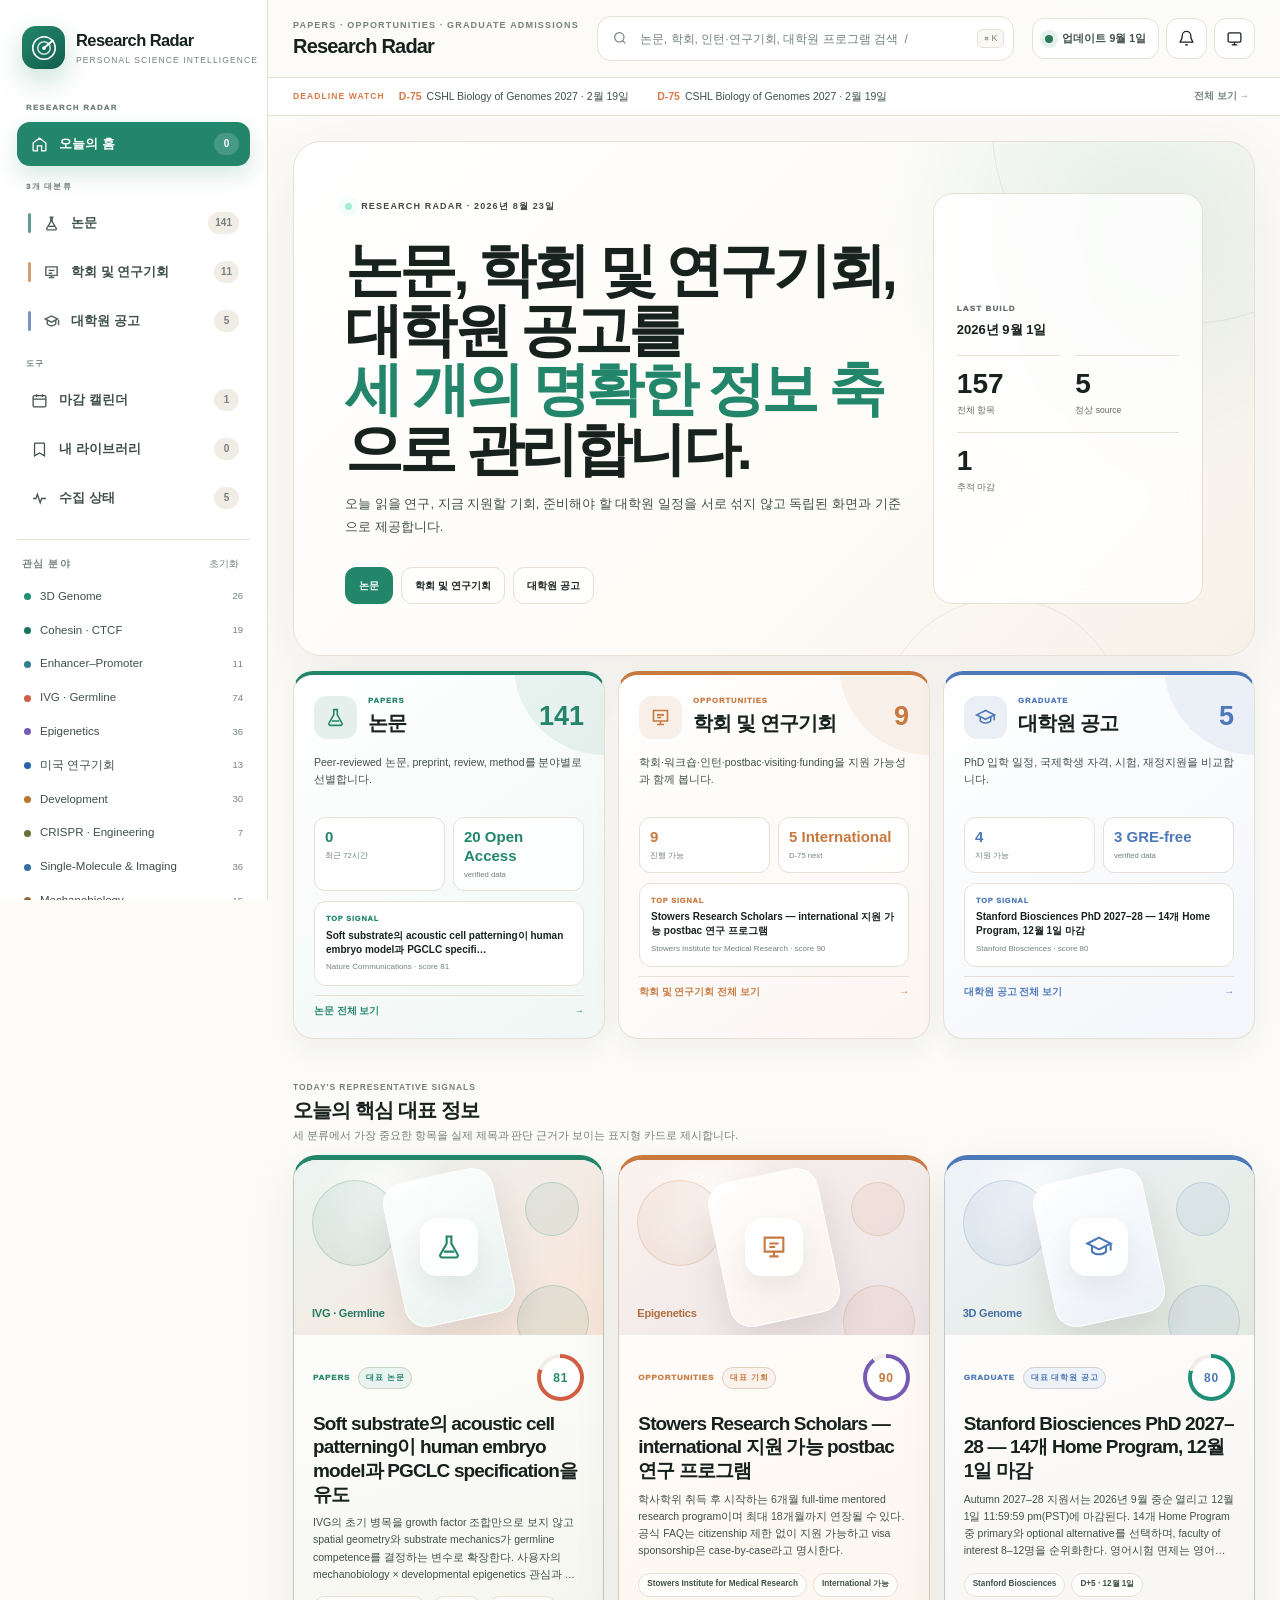
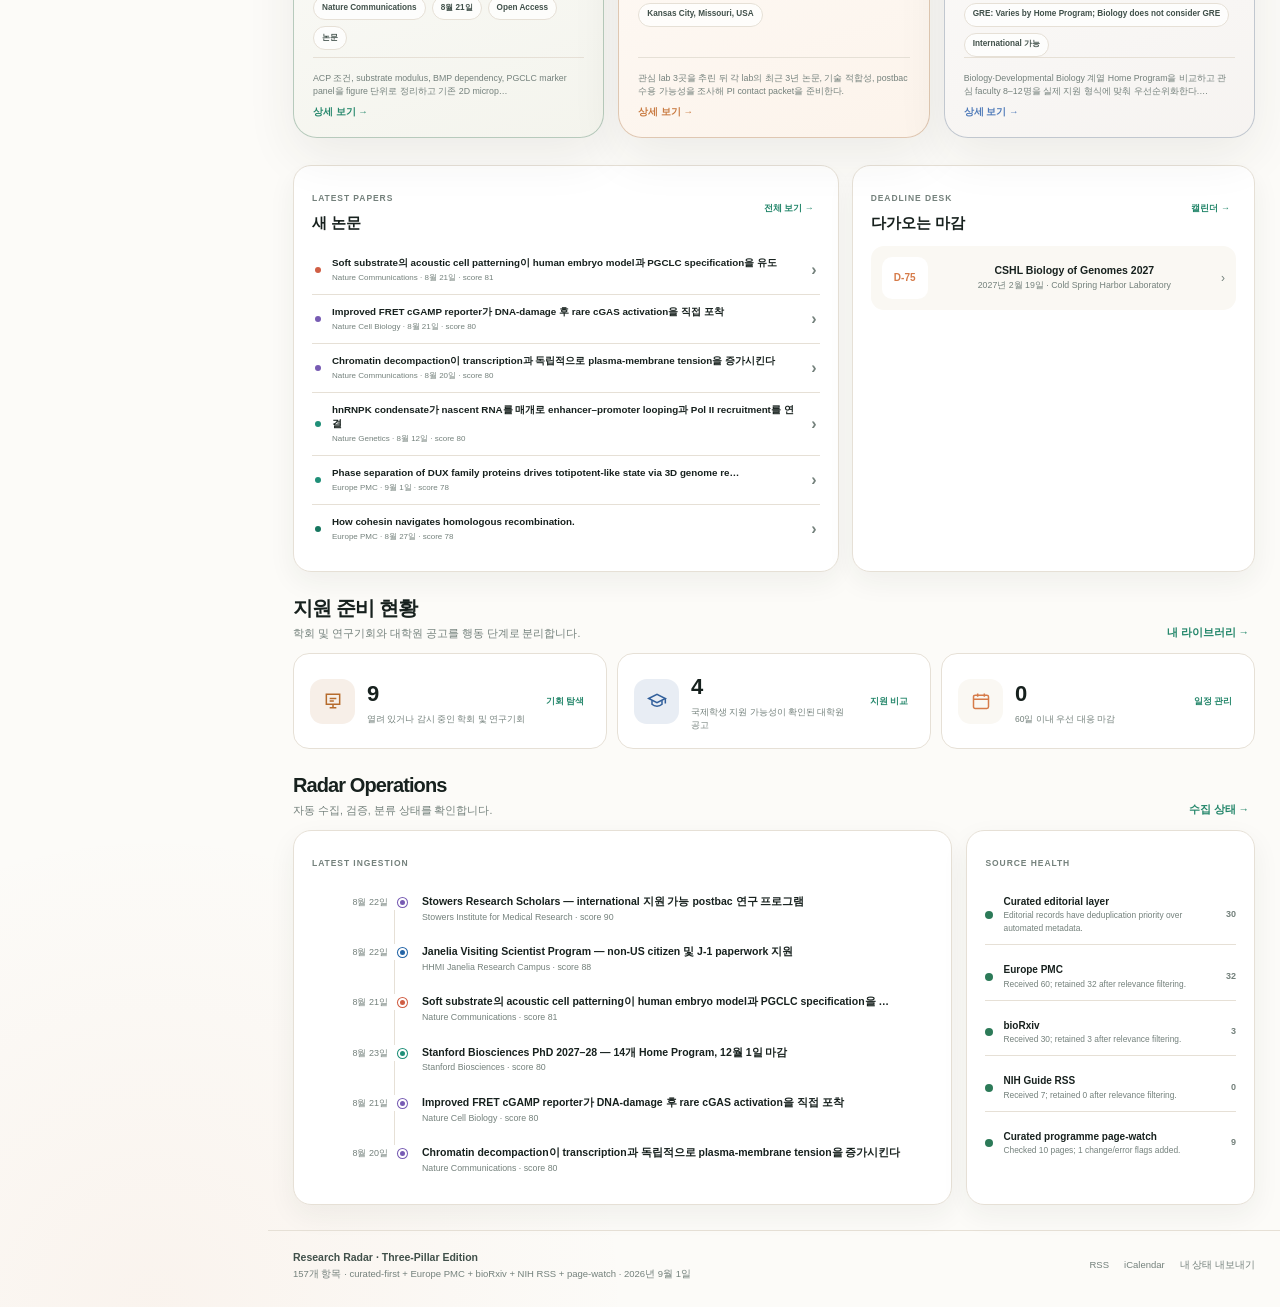
==== commit 4cac7a27: "Add files via upload Update UI to corrected three-pillar v5" ====
--- a/index.html
+++ b/index.html
@@ -3,7 +3,7 @@
 <head>
   <meta charset="utf-8">
   <meta name="viewport" content="width=device-width, initial-scale=1, viewport-fit=cover">
-  <meta name="description" content="논문, 학회·연구기회, 대학원 공고를 3개 대분류로 정리하는 개인화 생명과학 연구정보 포털">
+  <meta name="description" content="논문, 학회 및 연구기회, 대학원 공고를 3개 대분류로 정리하는 개인화 생명과학 연구정보 포털">
   <meta name="theme-color" content="#0b6757">
   <meta name="color-scheme" content="light dark">
   <title>Research Radar — Papers · Opportunities · Graduate</title>
@@ -39,7 +39,7 @@
         <button type="button" class="nav-item is-active" data-route="home"><span data-icon="home"></span><span>오늘의 홈</span><em id="navTodayCount">0</em></button>
         <div class="nav-group-label">3개 대분류</div>
         <button type="button" class="nav-item nav-pillar papers" data-route="papers"><span data-icon="flask"></span><span>논문</span><em id="navPapersCount">0</em></button>
-        <button type="button" class="nav-item nav-pillar opportunities" data-route="opportunities"><span data-icon="conference"></span><span>학회·연구기회</span><em id="navOpportunityCount">0</em></button>
+        <button type="button" class="nav-item nav-pillar opportunities" data-route="opportunities"><span data-icon="conference"></span><span>학회 및 연구기회</span><em id="navOpportunityCount">0</em></button>
         <button type="button" class="nav-item nav-pillar graduate" data-route="graduate"><span data-icon="cap"></span><span>대학원 공고</span><em id="navGraduateCount">0</em></button>
         <div class="nav-group-label">도구</div>
         <button type="button" class="nav-item" data-route="deadlines"><span data-icon="calendar"></span><span>마감 캘린더</span><em id="navDeadlineCount">0</em></button>
@@ -70,7 +70,7 @@
         </div>
         <label class="global-search" for="searchInput">
           <span data-icon="search"></span>
-          <input id="searchInput" type="search" autocomplete="off" placeholder="논문, 학회, 인턴, 대학원 프로그램 검색  /">
+          <input id="searchInput" type="search" autocomplete="off" placeholder="논문, 학회, 인턴·연구기회, 대학원 프로그램 검색  /">
           <kbd>⌘ K</kbd>
         </label>
         <div class="top-actions">
@@ -80,7 +80,7 @@
         </div>
       </header>
 
-      <div class="ticker" id="ticker" aria-label="논문·기회·대학원 마감 알림">
+      <div class="ticker" id="ticker" aria-label="논문·학회 및 연구기회·대학원 마감 알림">
         <strong>DEADLINE WATCH</strong>
         <div class="ticker-track" id="tickerTrack"></div>
         <button type="button" data-route="deadlines">전체 보기 <span aria-hidden="true">→</span></button>
--- a/assets/css/app.css
+++ b/assets/css/app.css
@@ -1,29 +1,29 @@
 :root {
-  --bg: #f3f1ea;
-  --bg-soft: #ebe8df;
-  --panel: #fffdf8;
-  --panel-2: #f8f6f0;
-  --panel-3: #ece9e0;
+  --bg: #fcfbf8;
+  --bg-soft: #f6f2ea;
+  --panel: #ffffff;
+  --panel-2: #faf8f3;
+  --panel-3: #f1ede5;
   --ink: #17211e;
   --ink-2: #40504a;
   --muted: #74817c;
-  --line: #d9d6cc;
-  --line-strong: #c8c4b8;
-  --brand: #0b6757;
-  --brand-2: #124c43;
-  --brand-soft: #dceee8;
-  --accent: #d8603f;
-  --accent-soft: #f7e2dc;
+  --line: #e6e0d6;
+  --line-strong: #d7d0c4;
+  --brand: #23866a;
+  --brand-2: #125f4e;
+  --brand-soft: #e5f4ee;
+  --accent: #d67b49;
+  --accent-soft: #fae9df;
   --warning: #a8791d;
   --warning-soft: #f5ead0;
-  --blue: #2a68a0;
-  --blue-soft: #dde9f5;
+  --blue: #4d79b8;
+  --blue-soft: #e7eef9;
   --violet: #7256a8;
   --violet-soft: #ece6f6;
   --success: #2c7a58;
   --danger: #b34747;
-  --shadow-sm: 0 7px 22px rgba(27, 39, 34, .06);
-  --shadow: 0 18px 60px rgba(27, 39, 34, .10);
+  --shadow-sm: 0 10px 28px rgba(35, 44, 39, .06);
+  --shadow: 0 24px 72px rgba(35, 44, 39, .10);
   --radius-sm: 11px;
   --radius: 18px;
   --radius-lg: 26px;
@@ -69,8 +69,8 @@
   min-width: 320px;
   min-height: 100vh;
   background:
-    radial-gradient(circle at 90% -8%, color-mix(in srgb, var(--brand) 12%, transparent), transparent 30rem),
-    radial-gradient(circle at 15% 95%, color-mix(in srgb, var(--violet) 7%, transparent), transparent 34rem),
+    radial-gradient(circle at 92% -10%, color-mix(in srgb, var(--brand) 8%, transparent), transparent 28rem),
+    radial-gradient(circle at 12% 100%, color-mix(in srgb, var(--accent) 6%, transparent), transparent 30rem),
     var(--bg);
   color: var(--ink);
   font-family: Inter, Pretendard, "Noto Sans KR", "Apple SD Gothic Neo", -apple-system, BlinkMacSystemFont, "Segoe UI", sans-serif;
@@ -927,3 +927,122 @@
   .stage-control.compact { width:100%; }
   .stage-control.compact .application-stage { max-width:none; width:100%; }
 }
+
+
+/* v5 corrected three-pillar editorial design */
+.portal-masthead {
+  min-height: 285px;
+  color: var(--ink);
+  border: 1px solid var(--line);
+  background:
+    radial-gradient(circle at 88% 16%, color-mix(in srgb, var(--brand) 11%, transparent), transparent 17rem),
+    linear-gradient(135deg, #ffffff 0%, #fdfbf6 62%, #f6f1e8 100%);
+  box-shadow: 0 24px 72px rgba(67,58,42,.08);
+}
+.portal-masthead::before,.portal-masthead::after { border-color: rgba(35,48,43,.08); }
+.portal-mast-copy h2 em { color: var(--brand); }
+.portal-mast-copy > p { color: var(--ink-2); }
+.portal-masthead .button.primary { background: var(--brand); border-color: var(--brand); color:#fff; }
+.portal-masthead .button.ghost { border-color: var(--line); background: rgba(255,255,255,.78); color:var(--ink); }
+.mast-status { border-color: var(--line); background: rgba(255,255,255,.82); }
+.mast-status > div { border-top-color: var(--line); }
+
+.representative-title { margin-top: 34px; }
+.representative-grid {
+  display:grid;
+  grid-template-columns: repeat(3,minmax(0,1fr));
+  gap:14px;
+}
+.rep-cover {
+  --rep-radius: 24px;
+  position:relative;
+  overflow:hidden;
+  min-height: 430px;
+  display:grid;
+  grid-template-rows: 175px minmax(0,1fr);
+  border:1px solid color-mix(in srgb,var(--section-color) 24%,var(--line));
+  border-top:5px solid var(--section-color);
+  border-radius:var(--rep-radius);
+  background:linear-gradient(160deg,#fff,color-mix(in srgb,var(--section-color) 5%,#fffaf4));
+  box-shadow:0 18px 50px rgba(48,45,35,.08);
+  cursor:pointer;
+  transition: transform var(--transition), box-shadow var(--transition), border-color var(--transition);
+}
+.rep-cover:hover { transform:translateY(-3px); box-shadow:0 24px 64px rgba(48,45,35,.12); border-color:color-mix(in srgb,var(--section-color) 42%,var(--line)); }
+.rep-cover-visual {
+  position:relative;
+  overflow:hidden;
+  display:grid;
+  place-items:center;
+  background:
+    radial-gradient(circle at 30% 25%, rgba(255,255,255,.96), transparent 28%),
+    linear-gradient(145deg,color-mix(in srgb,var(--section-color) 9%,#fff),color-mix(in srgb,var(--topic-color) 13%,#fff8ef));
+}
+.rep-cover-visual::after {
+  content:"";
+  position:absolute;
+  width:110px;height:145px;
+  border-radius:22px;
+  transform:rotate(-12deg);
+  background:linear-gradient(155deg,rgba(255,255,255,.94),color-mix(in srgb,var(--section-color) 11%,#fff));
+  border:1px solid rgba(255,255,255,.9);
+  box-shadow:0 18px 38px rgba(48,45,35,.12);
+}
+.rep-icon { position:relative; z-index:2; width:58px;height:58px; display:grid; place-items:center; border-radius:17px; color:var(--section-color); background:rgba(255,255,255,.88); box-shadow:0 12px 24px rgba(48,45,35,.08); font-size:28px; }
+.rep-cover-visual > strong { position:absolute; z-index:3; left:18px; bottom:14px; max-width:75%; color:color-mix(in srgb,var(--section-color) 86%,#1d2d27); font-size:11px; line-height:1.25; letter-spacing:-.02em; }
+.rep-orbit { position:absolute; border-radius:50%; border:1px solid color-mix(in srgb,var(--section-color) 20%,transparent); background:color-mix(in srgb,var(--section-color) 8%,transparent); }
+.rep-orbit.one { width:86px;height:86px;left:18px;top:20px; }
+.rep-orbit.two { width:54px;height:54px;right:24px;top:22px; }
+.rep-orbit.three { width:72px;height:72px;right:14px;bottom:-22px; }
+.rep-cover-copy { min-width:0; display:flex; flex-direction:column; padding:19px 19px 17px; }
+.rep-cover-kicker { display:flex; align-items:center; gap:8px; min-height:48px; color:var(--section-color); font-size:8px; font-weight:950; letter-spacing:.1em; text-transform:uppercase; }
+.rep-cover-kicker > b { padding:4px 7px; border-radius:999px; background:color-mix(in srgb,var(--section-color) 10%,#fff); border:1px solid color-mix(in srgb,var(--section-color) 16%,var(--line)); }
+.rep-cover-kicker .compact-score { margin-left:auto; flex:0 0 auto; }
+.rep-cover h3 { margin:10px 0 8px; font-size:19px; line-height:1.24; letter-spacing:-.045em; }
+.rep-cover-copy > p { margin:0; color:var(--ink-2); font-size:10.5px; line-height:1.65; display:-webkit-box; -webkit-box-orient:vertical; -webkit-line-clamp:4; overflow:hidden; }
+.rep-facts { display:flex; flex-wrap:wrap; gap:6px; margin-top:13px; }
+.rep-facts span { min-height:24px; padding:0 8px; display:inline-flex; align-items:center; border-radius:999px; border:1px solid var(--line); background:rgba(255,255,255,.75); color:var(--ink-2); font-size:8.2px; font-weight:800; }
+.rep-cover footer { margin-top:auto; padding-top:14px; display:grid; gap:8px; border-top:1px solid var(--line); }
+.rep-cover footer span { color:var(--muted); font-size:8.8px; line-height:1.45; }
+.rep-cover footer b { color:var(--section-color); font-size:9.5px; }
+
+.rep-cover.wide {
+  min-height: 330px;
+  grid-template-columns:minmax(260px,.75fr) minmax(0,1.25fr);
+  grid-template-rows:1fr;
+}
+.rep-cover.wide .rep-cover-visual { min-height:325px; }
+.rep-cover.wide .rep-cover-visual::after { width:155px;height:205px;border-radius:28px; }
+.rep-cover.wide .rep-icon { width:76px;height:76px;border-radius:22px;font-size:36px; }
+.rep-cover.wide .rep-cover-copy { padding:30px; }
+.rep-cover.wide h3 { max-width:880px; margin-top:16px; font-size:clamp(24px,3vw,38px); line-height:1.15; }
+.rep-cover.wide .rep-cover-copy > p { max-width:900px; font-size:11.5px; -webkit-line-clamp:5; }
+.rep-cover.wide footer { grid-template-columns:minmax(0,1fr) auto; align-items:end; }
+
+.section-page .rep-cover.wide { margin-bottom:28px; }
+.opportunities-page .representative-title,.graduate-page .representative-title { margin-top:28px; }
+
+@media (max-width:1180px) {
+  .representative-grid { grid-template-columns:repeat(2,minmax(0,1fr)); }
+  .representative-grid .rep-cover:last-child { grid-column:1/-1; min-height:340px; grid-template-columns:230px minmax(0,1fr); grid-template-rows:1fr; }
+  .representative-grid .rep-cover:last-child .rep-cover-visual { min-height:335px; }
+}
+@media (max-width:820px) {
+  .representative-grid { grid-template-columns:1fr; }
+  .representative-grid .rep-cover:last-child { grid-column:auto; grid-template-columns:1fr; grid-template-rows:175px minmax(0,1fr); min-height:430px; }
+  .representative-grid .rep-cover:last-child .rep-cover-visual { min-height:0; }
+  .rep-cover.wide { grid-template-columns:1fr; grid-template-rows:210px minmax(0,1fr); }
+  .rep-cover.wide .rep-cover-visual { min-height:210px; }
+  .rep-cover.wide .rep-cover-copy { padding:22px; }
+  .rep-cover.wide h3 { font-size:26px; }
+}
+@media (max-width:560px) {
+  .portal-masthead { min-height:auto; }
+  .rep-cover,.representative-grid .rep-cover:last-child { min-height:auto; grid-template-rows:150px minmax(0,1fr); border-radius:19px; }
+  .rep-cover-visual { min-height:150px; }
+  .rep-cover-copy { padding:16px; }
+  .rep-cover h3 { font-size:17px; }
+  .rep-cover.wide { grid-template-rows:165px minmax(0,1fr); }
+  .rep-cover.wide .rep-cover-visual { min-height:165px; }
+  .rep-cover.wide h3 { font-size:22px; }
+}
